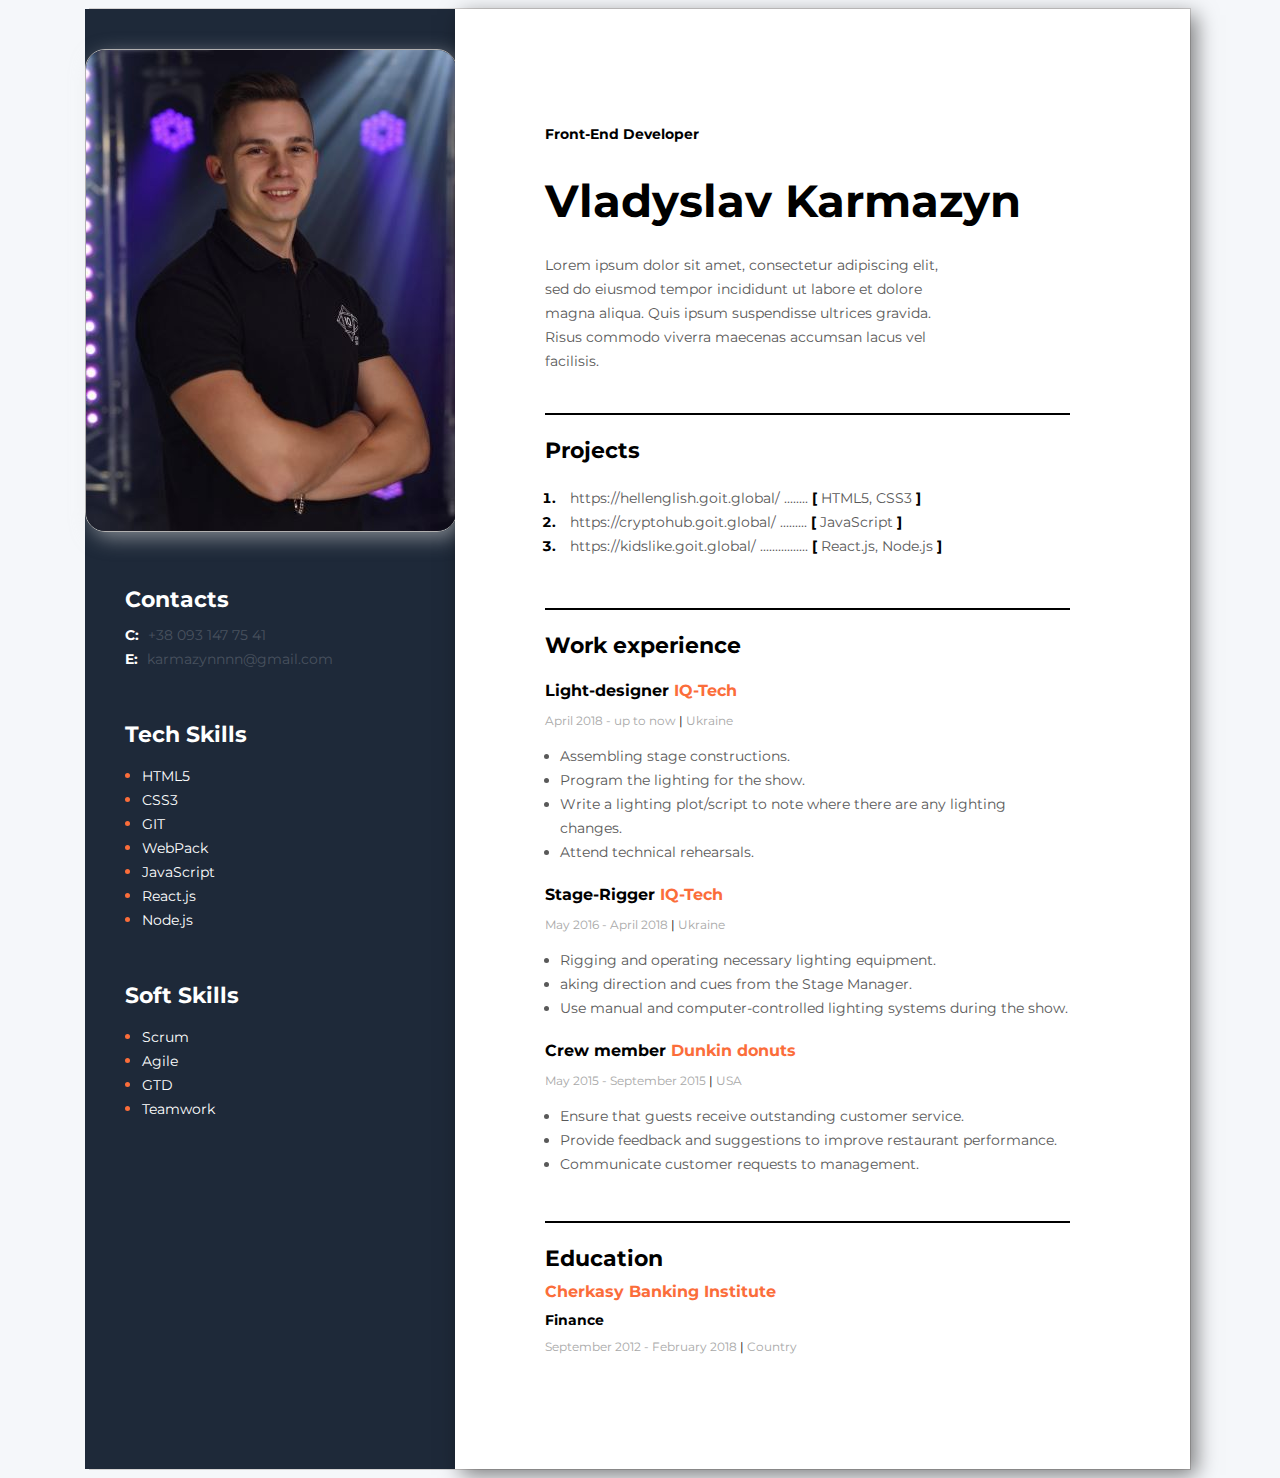
==== index.html @ 28ed857a "Initial commit" ====
<!DOCTYPE html>
    <html lang="en">
        <head>
            <meta charset="utf-8">
            <meta name="viewport" content="width=device-width, initial-scale=1.0">
            <title>My resume</title>
            <link rel="preconnect" href="https://fonts.googleapis.com">
            <link rel="preconnect" href="https://fonts.gstatic.com" crossorigin>
            <link href="https://fonts.googleapis.com/css2?family=Montserrat:wght@400;700&display=swap" rel="stylesheet">
            <link rel="stylesheet" href="css/style.css">
        </head>
        <body>
                <!--Main container -->  
                <div class="main-container">
                   <!--Main content section -->
                    <div class="main-content-section">
                <!--About me section -->
                    <div class="about-me">
                        <h2 class="about-me-proffesion">Front-End Developer</h2>
                        <h1 class="about-me-name">Vladyslav Karmazyn</h1>
                        <p class="about-descriptions">Lorem ipsum dolor sit amet, consectetur adipiscing elit, sed do eiusmod tempor incididunt ut labore et dolore magna aliqua. Quis ipsum suspendisse ultrices gravida. Risus commodo viverra maecenas accumsan lacus vel facilisis. </p>
                    
                        
                    </div>
                    <!--My projects-->
                    <div class="projects">
                        <h3 class="title">Projects</h3>
                        <ol class="project-list">
                            <li class="project-item">
                                <span class="project"> 
                                    <a href="https://hellenglish.goit.global/" class="project-link"> https://hellenglish.goit.global/</a>
                                ........ 
                                <span class="project-bracket">[</span>  HTML5, CSS3 <span class="project-bracket">]</span> 
                                </span>
                                </li>
                            <li class="project-item"> 
                                <span class="project">
                                     <a href="https://cryptohub.goit.global/" class="project-link">https://cryptohub.goit.global/</a>
                                ......... <span class="project-bracket">[</span> JavaScript <span class="project-bracket">]</span>
                                </span>
                                </li>
                            <li class="project-item"> 
                                <span class="project"> 
                                    <a href="https://kidslike.goit.global/" class="project-link">https://kidslike.goit.global/</a>
                                ................
                                <span class="project-bracket">[</span> React.js, Node.js <span class="project-bracket">]</span> 
                                </span>                            
                                </li>
                        </ol> 
                    </div>
                    <!--My work experience-->
                    <div class="work-expirience">
                        <h3 class="title">Work experience</h3>
                        <!--Company 3-->
                        <div>
                            <h4 class="position">Light-designer <span class="organization">IQ-Tech</span>  </h4>
                            <p class="period">April 2018 - up to now <span class="line"> |</span>    Ukraine</p>
                            <ul class="work-list">
                            <li class="work-list-item"> Assembling stage constructions. </li>
                            <li class="work-list-item"> Program the lighting for the show.</li>
                            <li class="work-list-item"> Write a lighting plot/script to note where there are any lighting changes. </li>
                            <li class="work-list-item"> Attend technical rehearsals. </li>
                            </ul>
                        </div>
                        <!--Company 2-->
                        <div>
                            <h4 class="position">Stage-Rigger <span class="organization">IQ-Tech</span>  </h4>
                            <p class="period">May 2016 - April 2018  <span class="line"> |</span>    Ukraine</p>
                            <ul class="work-list">
                            <li class="work-list-item"> Rigging and operating necessary lighting equipment. </li>
                            <li class="work-list-item">aking direction and cues from the Stage Manager.</li>
                            <li class="work-list-item"> Use manual and computer-controlled lighting systems during the show.</li>                     
                            </ul>
                        </div>
                        <!--company 1-->
                        <div>
                            <h4 class="position"> Crew member <span class="organization"> Dunkin donuts </span> </h4>
                            <p class="period">May 2015 - September 2015   <span class="line"> |</span>    USA</p>
                            <ul class="work-list">
                                <li class="work-list-item">Ensure that guests receive outstanding customer service.</li>
                                <li class="work-list-item">Provide feedback and suggestions to improve restaurant performance.</li>
                                <li class="work-list-item">Communicate customer requests to management.</li>
                            </ul>
                        </div>
                    </div>
                    <!--education section-->
                    <div class="education">
                        <h3 class="title-education">Education</h3>
                        <h4 class="university">Cherkasy Banking Institute </h4>
                        <h5 class="departament">Finance</h5>
                        <p class="period-universtity">September 2012 - February 2018   <span class="line"> |</span>   Country</p>
                    </div>
                </div>

                <!--sidebar section-->
                <aside class="sidebar-section">
                    <img class="image" src="image/photo123.jpg" alt="my photo">
                    
                    <!--contact section-->
                    <div class="contact-section">
                        <h3 class="sidebar-title">Contacts</h3>
                        <div> 
                            <span class="contact-section-type">C: </span>
                            <a class="contact-section-link" href="tel:+380931477541">+38 093 147 75 41 </a>   
                        </div>
                        <div> 
                            <span class="contact-section-type">E:</span>
                            <a class="contact-section-link" href="mailto:karmazynnnn@gmail.com ">karmazynnnn@gmail.com</a>
                        </div>
                    </div>
                    <!--tech skill section-->
                    <div class="tech-skill-section">
                        <h3 class="sidebar-title">Tech Skills</h3>
                        <ul class="tech-skill-list">
                        <li class="tech-skill-item"><span class="tech-skill-item-text">HTML5</span> </li>
                        <li class="tech-skill-item"><span class="tech-skill-item-text">CSS3</span></li>
                        <li class="tech-skill-item"><span class="tech-skill-item-text">GIT</span></li>
                        <li class="tech-skill-item"><span class="tech-skill-item-text">WebPack</span></li> 
                        <li class="tech-skill-item"><span class="tech-skill-item-text">JavaScript</span></li>
                        <li class="tech-skill-item"><span class="tech-skill-item-text">React.js</span></li>
                        <li class="tech-skill-item"><span class="tech-skill-item-text">Node.js</span></li>
                    </ul>
                    </div>
                    <!--soft skill section-->
                    <div class="soft-skill-section">
                        <h3 class="sidebar-title">Soft Skills</h3>
                        <ul class="soft-skill-list">
                            <li class="soft-skill-item"><span class="soft-skill-item-text">Scrum</span> </li>
                            <li class="soft-skill-item"><span class="soft-skill-item-text">Agile</span></li> 
                            <li class="soft-skill-item"><span class="soft-skill-item-text">GTD</span></li>
                            <li class="soft-skill-item"><span class="soft-skill-item-text">Teamwork</span></li> 
                        </ul>
                    </div>
                </aside>
            </div>

        </body>
    </html>
---- css/style.css ----
body {
    font-family: 'Montserrat', sans-serif;
    background-color: #F5F7FA;
    }

.main-container {
    display: flex;
    flex-direction: row-reverse;
    width: 1100px;
    border: 1px solid rgb(212, 210, 210);
    margin: 0 auto;
    }
.main-content-section {
    background-color: #fff;
    box-shadow: 6px 6px 20px rgba(0, 0, 0, 0.5);
    padding: 105px 120px 105px 90px;
   }

   /*about me style*/

.about-me {
    margin-bottom: 40px;

}
.about-me-proffesion
{
    font-size: 14px;
    font-weight: 700;
    line-height: 17px;
    color: rgb(0, 0, 0);
    margin-bottom: 20px;
 }
.about-me-name {
    font-style: normal;
    font-weight: 700;
    font-size: 45px;
    line-height: 55px;
    margin-bottom: 25px;
}

.about-descriptions {
    font-style: normal;
    font-weight: 400;
    font-size: 14px;
    line-height: 24px;
    color: #595959;
    width: 400px;


}
.projects{
    margin-bottom: 50px;
    border-top: 2px solid black;

}
.title {
    font-style: normal;
    font-weight: 700;
    font-size: 22px;
    line-height: 27px;
    color: black;
}
.project-list {
    margin: 0;
    padding-left: 15px;
}
.project-item {
    font-style: normal;
    font-weight: 700;
    font-size: 14px;
    line-height: 24px;
    color: #000000;
}
.project, .project-link {
    font-style: normal;
    font-weight: 400;
    font-size: 14px;
    line-height: 24px;
    color: #595959;
}
.project-link {
    margin-left: 10px;
    text-decoration: none;
}
.project-link:hover {
    color: #f85a21;
}
.project-bracket {
    font-style: normal;
    font-weight: 700;
    font-size: 14px;
    line-height: 24px;
    color: #000000;
}
.work-expirience{
width: 525px;
margin-bottom: 45px;
border-top: 2px solid black;
}
.position {
    font-style: normal;
    font-weight: 700;
    font-size: 16px;
    line-height: 20px;
    color: #000000;
    margin-bottom: 10px;

}
.organization {
    font-style: normal;
    font-weight: 700;
    font-size: 16px;
    line-height: 20px;
    color: #FB6D3A;
}
.period {
    font-style: normal;
    font-weight: 400;
    font-size: 12px;
    line-height: 15px;
    color: #A8A8A8;
    margin-bottom: 10px;
}
.line {
    font-style: normal;
    font-weight: 400;
    font-size: 12px;
    line-height: 15px;
    color: #000000;
}
.work-list {
    padding: 0;
    margin-left: 15px;
}
.work-list-item {
    font-style: normal;
    font-weight: 400;
    font-size: 14px;
    line-height: 24px;
    color: #595959;
    }

    /*education section*/

.education { 
    border-top: 2px solid black;

}
.title-education {
    font-style: normal;
    font-weight: 700;
    font-size: 22px;
    line-height: 27px;
    color: #000000;
    margin-bottom: 10px;
}
.university {
    font-style: normal;
    font-weight: 700;
    font-size: 16px;
    line-height: 20px;
    color: #FB6D3A;
    margin-bottom: 10px;
    margin-top: 0;

}
.departament {
    font-style: normal;
    font-weight: 700;
    font-size: 14px;
    line-height: 17px;
    color: #000000;
    margin-bottom: 10px;
    margin-top: 0;
}
.period-universtity {
    font-style: normal;
    font-weight: 400;
    font-size: 12px;
    line-height: 15px;
    color: #A8A8A8;
    margin-bottom: 10px;
    margin-top: 0;
}
    /* Sidebar section */

.sidebar-section {
    background-color: #1E2939;
    width: 370px;
    padding: 40px 0;
}

.contact-section,
.tech-skill-section,
.soft-skill-section
 { 
    margin: 50px 0 0 40px;
}
.sidebar-title {
    font-style: normal;
    font-weight: 700;
    font-size: 22px;
    line-height: 27px;
    color: #fff;
    margin-bottom: 10px;
}

 /* Contact section */
.contact-section-type{
    font-style: normal;
    font-weight: 700;
    font-size: 14px;
    line-height: 24px;
    color: #fff;
    margin-right: 5px;
}
.contact-section-link {
    font-style: normal;
    font-weight: 400;
    font-size: 14px;
    line-height: 24px;
    color: #49525F;
    text-decoration: none;
}
.contact-section-link:hover {
    color: #FB6D3A;
}
/* tech skill section */
.tech-skill-list {
padding: 0 0 0 17px;
}
.tech-skill-item {
    color: #FB6D3A;
}
.tech-skill-item-text {
    font-style: normal;
    font-weight: 400;
    font-size: 14px;
    line-height: 24px;
    color: #FFFFFF;
 }
 /* soft skill section */
 .soft-skill-list {
    padding: 0 0 0 17px;
 }
 .soft-skill-item {
    color: #FB6D3A;
 }
 .soft-skill-item-text {
    font-style: normal;
    font-weight: 400;
    font-size: 14px;
    line-height: 24px;
    color: #fff;
 }
 .image {
    border-radius: 20px;
    box-shadow: 6px 6px 20px rgba(228, 228, 228, 0.5);
    border: 1px solid rgb(177, 176, 176);
     }
 .image:hover {
    transform: scale(1.1);
 }
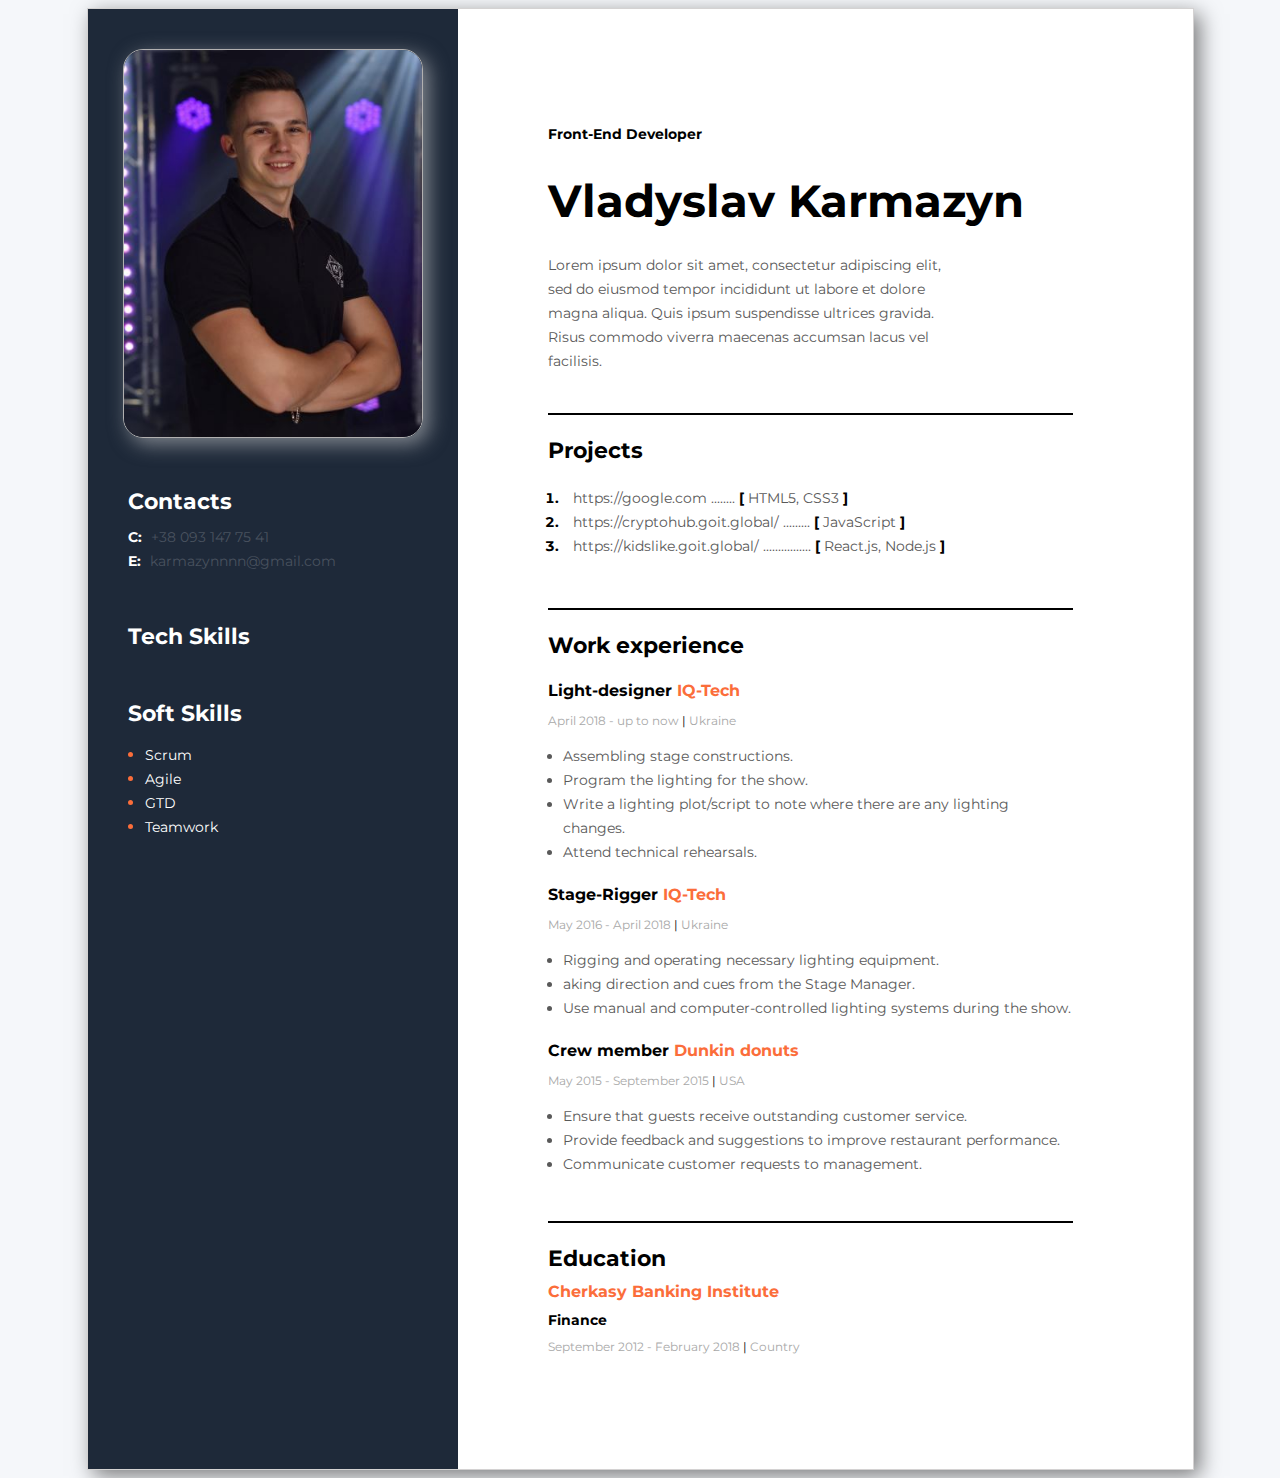
==== commit 634cb563: "first commit" ====
--- a/index.html
+++ b/index.html
@@ -28,7 +28,7 @@
                         <ol class="project-list">
                             <li class="project-item">
                                 <span class="project"> 
-                                    <a href="https://hellenglish.goit.global/" class="project-link"> https://hellenglish.goit.global/</a>
+                                    <a href="https://google.com" class="project-link"> https://google.com</a>
                                 ........ 
                                 <span class="project-bracket">[</span>  HTML5, CSS3 <span class="project-bracket">]</span> 
                                 </span>
@@ -85,7 +85,7 @@
                     </div>
                     <!--education section-->
                     <div class="education">
-                        <h3 class="title-education">Education</h3>
+                        <h3 class="title title-education">Education</h3>
                         <h4 class="university">Cherkasy Banking Institute </h4>
                         <h5 class="departament">Finance</h5>
                         <p class="period-universtity">September 2012 - February 2018   <span class="line"> |</span>   Country</p>
@@ -94,8 +94,9 @@
 
                 <!--sidebar section-->
                 <aside class="sidebar-section">
-                    <img class="image" src="image/photo123.jpg" alt="my photo">
-                    
+                    <div class="image">
+                    <img src="image/photo123.jpg" alt="my photo" width="300px">
+                    </div>
                     <!--contact section-->
                     <div class="contact-section">
                         <h3 class="sidebar-title">Contacts</h3>
@@ -134,5 +135,9 @@
                 </aside>
             </div>
 
+
+
+
+            <script src="script.js"></script>
         </body>
     </html>--- a/css/style.css
+++ b/css/style.css
@@ -1,3 +1,6 @@
+* {
+    box-sizing: border-box;
+}
 body {
     font-family: 'Montserrat', sans-serif;
     background-color: #F5F7FA;
@@ -6,13 +9,15 @@
 .main-container {
     display: flex;
     flex-direction: row-reverse;
-    width: 1100px;
+    flex-wrap: wrap;
+    max-width: 1107px;
     border: 1px solid rgb(212, 210, 210);
     margin: 0 auto;
+    box-shadow: 6px 6px 20px rgba(0, 0, 0, 0.5);
     }
 .main-content-section {
     background-color: #fff;
-    box-shadow: 6px 6px 20px rgba(0, 0, 0, 0.5);
+   
     padding: 105px 120px 105px 90px;
    }
 
@@ -81,9 +86,11 @@
 .project-link {
     margin-left: 10px;
     text-decoration: none;
+    transition: 0.2s ease;
 }
 .project-link:hover {
     color: #f85a21;
+    text-decoration: underline;
 }
 .project-bracket {
     font-style: normal;
@@ -147,11 +154,7 @@
 
 }
 .title-education {
-    font-style: normal;
-    font-weight: 700;
-    font-size: 22px;
-    line-height: 27px;
-    color: #000000;
+    
     margin-bottom: 10px;
 }
 .university {
@@ -203,6 +206,7 @@
     line-height: 27px;
     color: #fff;
     margin-bottom: 10px;
+    cursor: pointer;
 }
 
  /* Contact section */
@@ -221,13 +225,19 @@
     line-height: 24px;
     color: #49525F;
     text-decoration: none;
+    transition: 0.2s ease;
 }
 .contact-section-link:hover {
     color: #FB6D3A;
+    text-decoration: underline;
 }
 /* tech skill section */
 .tech-skill-list {
-padding: 0 0 0 17px;
+    display: none;
+    padding: 0 0 0 17px;
+}
+.tech-skill-active {
+display: block;
 }
 .tech-skill-item {
     color: #FB6D3A;
@@ -254,10 +264,15 @@
     color: #fff;
  }
  .image {
+    display: flex;
+    justify-content: center;
+ }
+ .image img {
     border-radius: 20px;
     box-shadow: 6px 6px 20px rgba(228, 228, 228, 0.5);
     border: 1px solid rgb(177, 176, 176);
+    transition: 0.2s ease;
      }
- .image:hover {
+ .image img:hover {
     transform: scale(1.1);
  }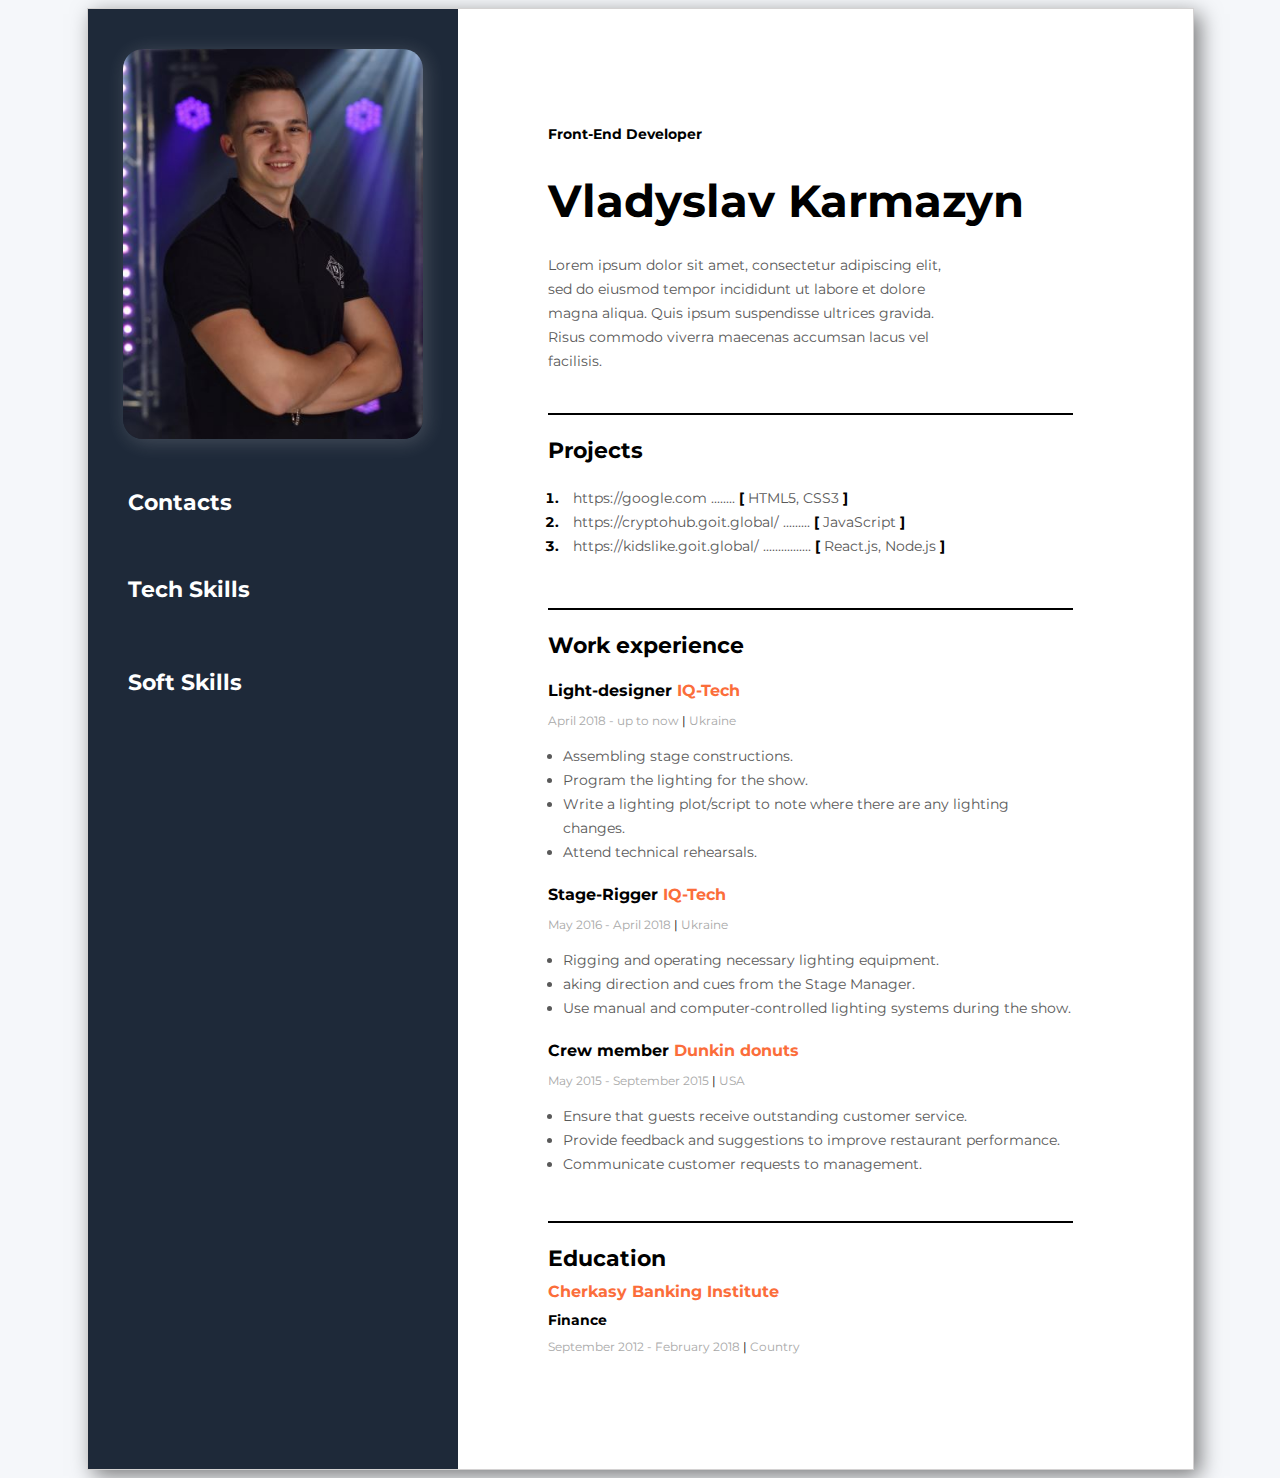
==== commit 4e650d44: "sidebar acordion" ====
--- a/index.html
+++ b/index.html
@@ -50,7 +50,7 @@
                     </div>
                     <!--My work experience-->
                     <div class="work-expirience">
-                        <h3 class="title">Work experience</h3>
+                        <h3 class="title" id="work_expirience">Work experience</h3>
                         <!--Company 3-->
                         <div>
                             <h4 class="position">Light-designer <span class="organization">IQ-Tech</span>  </h4>
@@ -99,7 +99,8 @@
                     </div>
                     <!--contact section-->
                     <div class="contact-section">
-                        <h3 class="sidebar-title">Contacts</h3>
+                        <h3 class="sidebar-title" id="contact_title" >Contacts</h3>
+                    <div class="contact_list" id="contact-list">
                         <div> 
                             <span class="contact-section-type">C: </span>
                             <a class="contact-section-link" href="tel:+380931477541">+38 093 147 75 41 </a>   
@@ -109,9 +110,10 @@
                             <a class="contact-section-link" href="mailto:karmazynnnn@gmail.com ">karmazynnnn@gmail.com</a>
                         </div>
                     </div>
+                    </div>
                     <!--tech skill section-->
-                    <div class="tech-skill-section">
-                        <h3 class="sidebar-title">Tech Skills</h3>
+                    <div class="tech-skill-section" >
+                        <h3 class="sidebar-title" id="tech_skill">Tech Skills</h3>
                         <ul class="tech-skill-list">
                         <li class="tech-skill-item"><span class="tech-skill-item-text">HTML5</span> </li>
                         <li class="tech-skill-item"><span class="tech-skill-item-text">CSS3</span></li>
@@ -124,7 +126,7 @@
                     </div>
                     <!--soft skill section-->
                     <div class="soft-skill-section">
-                        <h3 class="sidebar-title">Soft Skills</h3>
+                        <h3 class="sidebar-title" id="soft-skill-list">Soft Skills</h3>
                         <ul class="soft-skill-list">
                             <li class="soft-skill-item"><span class="soft-skill-item-text">Scrum</span> </li>
                             <li class="soft-skill-item"><span class="soft-skill-item-text">Agile</span></li> 
--- a/css/style.css
+++ b/css/style.css
@@ -91,6 +91,7 @@
 .project-link:hover {
     color: #f85a21;
     text-decoration: underline;
+    font-size: 16px;
 }
 .project-bracket {
     font-style: normal;
@@ -210,6 +211,11 @@
 }
 
  /* Contact section */
+ .contact_list {
+    max-height: 0;
+    overflow: hidden;
+    transition: max-height 0.4s ease-out;
+ }
 .contact-section-type{
     font-style: normal;
     font-weight: 700;
@@ -230,15 +236,17 @@
 .contact-section-link:hover {
     color: #FB6D3A;
     text-decoration: underline;
+
 }
 /* tech skill section */
 .tech-skill-list {
-    display: none;
+    max-height: 0;
+    overflow: hidden;
+    transition: max-height 0.4s ease-out;
     padding: 0 0 0 17px;
-}
-.tech-skill-active {
-display: block;
-}
+
+}
+
 .tech-skill-item {
     color: #FB6D3A;
 }
@@ -251,6 +259,9 @@
  }
  /* soft skill section */
  .soft-skill-list {
+    max-height: 0;
+    overflow: hidden;
+    transition: max-height 0.4s ease-out;
     padding: 0 0 0 17px;
  }
  .soft-skill-item {
@@ -269,10 +280,16 @@
  }
  .image img {
     border-radius: 20px;
-    box-shadow: 6px 6px 20px rgba(228, 228, 228, 0.5);
-    border: 1px solid rgb(177, 176, 176);
+    box-shadow: 3px 3px 20px rgba(228, 228, 228, 0.2);
     transition: 0.2s ease;
      }
  .image img:hover {
     transform: scale(1.1);
- }+ }
+
+ /* Acordion */
+
+ .active_acordion {
+    max-height: 300px;
+    transition: max-height 0.4s ease-in;
+}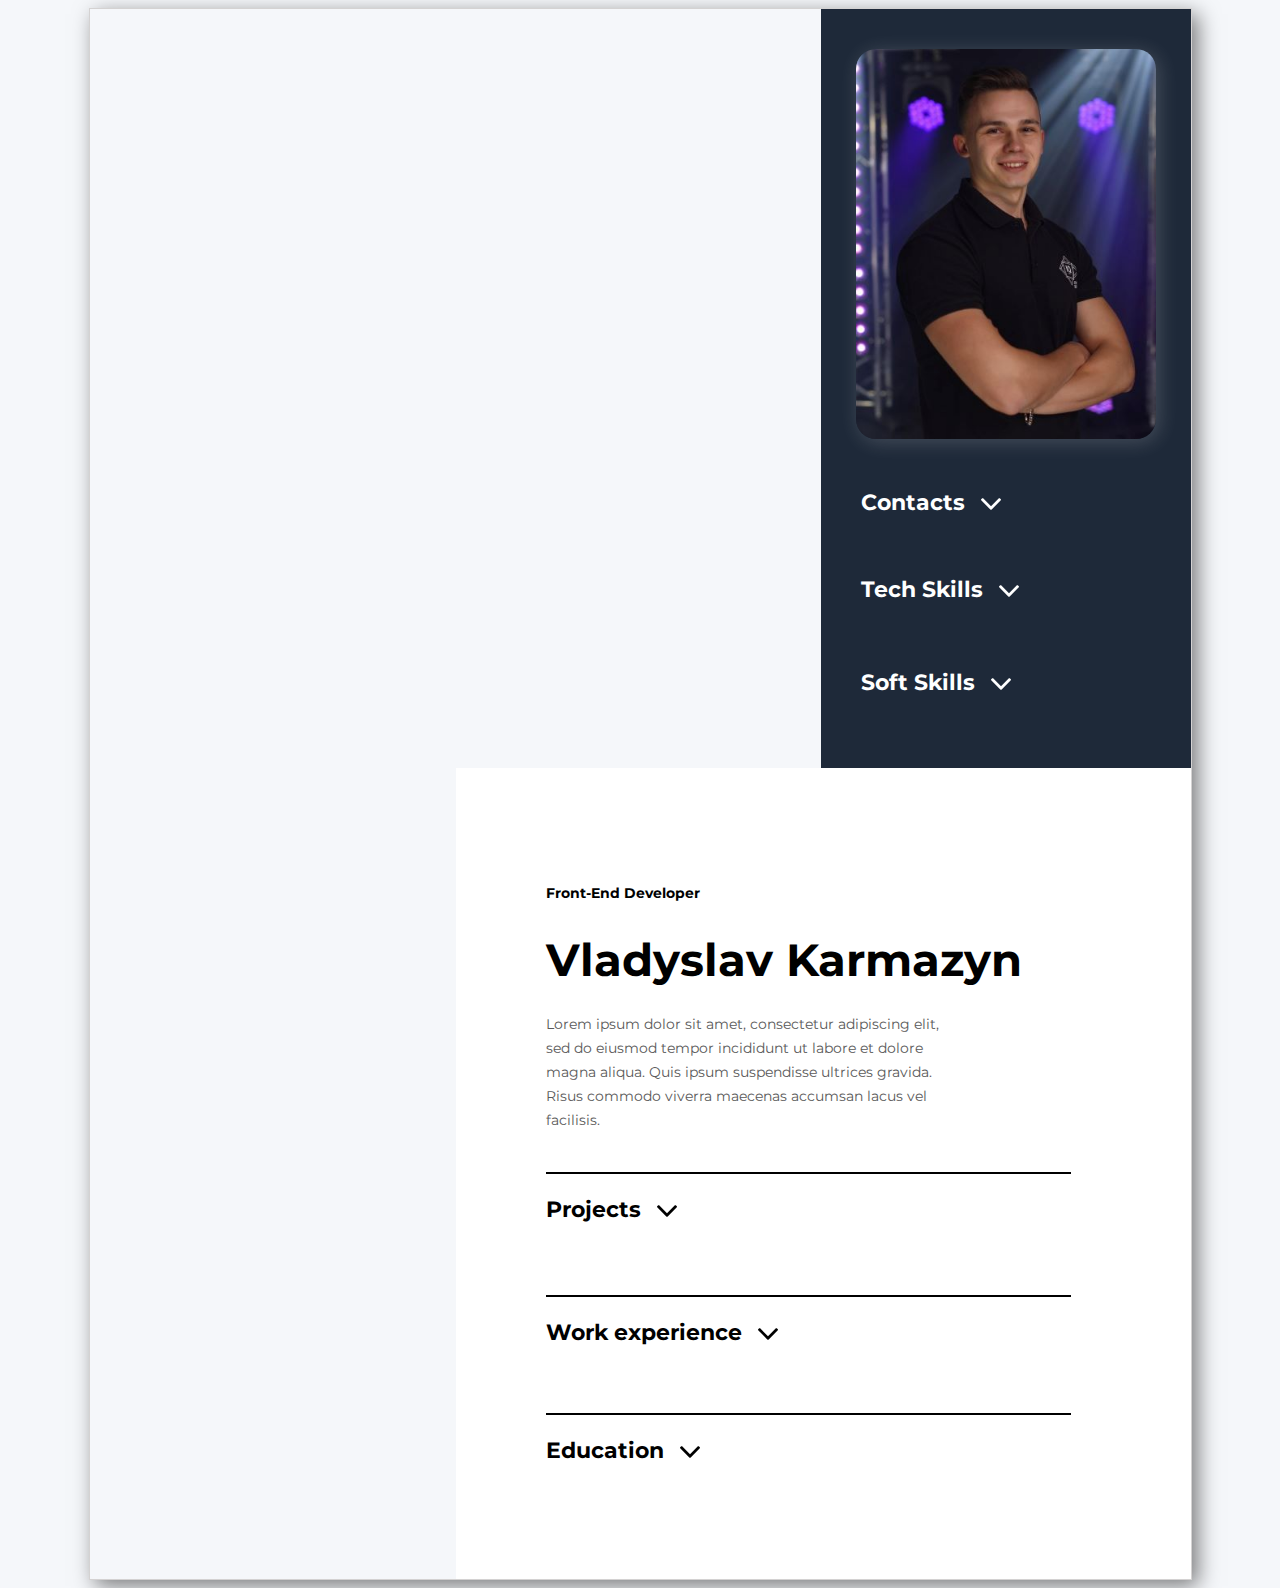
==== commit cd48a7ee: "all done" ====
--- a/index.html
+++ b/index.html
@@ -16,7 +16,7 @@
                     <div class="main-content-section">
                 <!--About me section -->
                     <div class="about-me">
-                        <h2 class="about-me-proffesion">Front-End Developer</h2>
+                        <h2 class="about-me-proffesion">Front-End Developer </h2>
                         <h1 class="about-me-name">Vladyslav Karmazyn</h1>
                         <p class="about-descriptions">Lorem ipsum dolor sit amet, consectetur adipiscing elit, sed do eiusmod tempor incididunt ut labore et dolore magna aliqua. Quis ipsum suspendisse ultrices gravida. Risus commodo viverra maecenas accumsan lacus vel facilisis. </p>
                     
@@ -24,25 +24,25 @@
                     </div>
                     <!--My projects-->
                     <div class="projects">
-                        <h3 class="title">Projects</h3>
+                        <h3 class="title" id="projects">Projects <span class="arrow_black"><img src="image/arrow-down-black.svg" alt="arrow-down-black"></span></h3>
                         <ol class="project-list">
                             <li class="project-item">
                                 <span class="project"> 
                                     <a href="https://google.com" class="project-link"> https://google.com</a>
-                                ........ 
+                                ............... 
                                 <span class="project-bracket">[</span>  HTML5, CSS3 <span class="project-bracket">]</span> 
                                 </span>
                                 </li>
                             <li class="project-item"> 
                                 <span class="project">
-                                     <a href="https://cryptohub.goit.global/" class="project-link">https://cryptohub.goit.global/</a>
-                                ......... <span class="project-bracket">[</span> JavaScript <span class="project-bracket">]</span>
+                                     <a href="https://cryptohub.goit.global/" class="project-link">https://facebook.com</a>
+                                .......... <span class="project-bracket">[</span> JavaScript <span class="project-bracket">]</span>
                                 </span>
                                 </li>
                             <li class="project-item"> 
                                 <span class="project"> 
-                                    <a href="https://kidslike.goit.global/" class="project-link">https://kidslike.goit.global/</a>
-                                ................
+                                    <a href="https://kidslike.goit.global/" class="project-link">https://instagram.com</a>
+                                ........
                                 <span class="project-bracket">[</span> React.js, Node.js <span class="project-bracket">]</span> 
                                 </span>                            
                                 </li>
@@ -50,10 +50,12 @@
                     </div>
                     <!--My work experience-->
                     <div class="work-expirience">
-                        <h3 class="title" id="work_expirience">Work experience</h3>
+                        
+                        <h3 class="title" id="work_expirience">Work experience <span class="arrow_black"><img src="image/arrow-down-black.svg" alt="arrow-down-black"></span></h3>
                         <!--Company 3-->
+                        <div class="work">
                         <div>
-                            <h4 class="position">Light-designer <span class="organization">IQ-Tech</span>  </h4>
+                            <h4 class="position">Light-designer <span class="organization">IQ-Tech</span> <span class="arrow_orange"><img src="image/arrow-down-orange .svg" alt="arrow-down-black"></span> </h4>
                             <p class="period">April 2018 - up to now <span class="line"> |</span>    Ukraine</p>
                             <ul class="work-list">
                             <li class="work-list-item"> Assembling stage constructions. </li>
@@ -64,7 +66,7 @@
                         </div>
                         <!--Company 2-->
                         <div>
-                            <h4 class="position">Stage-Rigger <span class="organization">IQ-Tech</span>  </h4>
+                            <h4 class="position">Stage-Rigger <span class="organization">IQ-Tech</span> <span class="arrow_orange"><img src="image/arrow-down-orange .svg" alt="arrow-down-black"></span> </h4>
                             <p class="period">May 2016 - April 2018  <span class="line"> |</span>    Ukraine</p>
                             <ul class="work-list">
                             <li class="work-list-item"> Rigging and operating necessary lighting equipment. </li>
@@ -74,7 +76,7 @@
                         </div>
                         <!--company 1-->
                         <div>
-                            <h4 class="position"> Crew member <span class="organization"> Dunkin donuts </span> </h4>
+                            <h4 class="position"> Crew member <span class="organization"> Dunkin donuts </span> <span class="arrow_orange"><img src="image/arrow-down-orange .svg" alt="arrow-down-black"></span> </h4>
                             <p class="period">May 2015 - September 2015   <span class="line"> |</span>    USA</p>
                             <ul class="work-list">
                                 <li class="work-list-item">Ensure that guests receive outstanding customer service.</li>
@@ -82,13 +84,16 @@
                                 <li class="work-list-item">Communicate customer requests to management.</li>
                             </ul>
                         </div>
+                        </div>
                     </div>
                     <!--education section-->
-                    <div class="education">
-                        <h3 class="title title-education">Education</h3>
-                        <h4 class="university">Cherkasy Banking Institute </h4>
-                        <h5 class="departament">Finance</h5>
-                        <p class="period-universtity">September 2012 - February 2018   <span class="line"> |</span>   Country</p>
+                    <div class="education" >
+                        <h3 class="title title-education">Education <span class="arrow_black"><img src="image/arrow-down-black.svg" alt="arrow-down-orange"></span></h3>
+                            <div class="education_acordion">
+                                <h4 class="university">Cherkasy Banking Institute </h4>
+                                <h5 class="departament">Finance</h5>
+                                <p class="period-universtity">September 2012 - February 2018   <span class="line"> |</span>   Country</p>
+                            </div>
                     </div>
                 </div>
 
@@ -99,7 +104,7 @@
                     </div>
                     <!--contact section-->
                     <div class="contact-section">
-                        <h3 class="sidebar-title" id="contact_title" >Contacts</h3>
+                        <h3 class="sidebar-title" id="contact_title" >Contacts <span class="arrow"> <img src="image/arrow-down.svg" alt="arrow"></span></h3>
                     <div class="contact_list" id="contact-list">
                         <div> 
                             <span class="contact-section-type">C: </span>
@@ -113,7 +118,7 @@
                     </div>
                     <!--tech skill section-->
                     <div class="tech-skill-section" >
-                        <h3 class="sidebar-title" id="tech_skill">Tech Skills</h3>
+                        <h3 class="sidebar-title" id="tech_skill">Tech Skills <span class="arrow"> <img src="image/arrow-down.svg" alt="arrow"></span></h3>
                         <ul class="tech-skill-list">
                         <li class="tech-skill-item"><span class="tech-skill-item-text">HTML5</span> </li>
                         <li class="tech-skill-item"><span class="tech-skill-item-text">CSS3</span></li>
@@ -126,7 +131,7 @@
                     </div>
                     <!--soft skill section-->
                     <div class="soft-skill-section">
-                        <h3 class="sidebar-title" id="soft-skill-list">Soft Skills</h3>
+                        <h3 class="sidebar-title" id="soft-skill-list">Soft Skills <span class="arrow"> <img src="image/arrow-down.svg" alt="arrow"></span></h3>
                         <ul class="soft-skill-list">
                             <li class="soft-skill-item"><span class="soft-skill-item-text">Scrum</span> </li>
                             <li class="soft-skill-item"><span class="soft-skill-item-text">Agile</span></li> 
--- a/css/style.css
+++ b/css/style.css
@@ -9,8 +9,8 @@
 .main-container {
     display: flex;
     flex-direction: row-reverse;
-    flex-wrap: wrap;
-    max-width: 1107px;
+    flex-wrap: wrap-reverse;
+    max-width: 1103px;
     border: 1px solid rgb(212, 210, 210);
     margin: 0 auto;
     box-shadow: 6px 6px 20px rgba(0, 0, 0, 0.5);
@@ -49,7 +49,7 @@
     font-size: 14px;
     line-height: 24px;
     color: #595959;
-    width: 400px;
+    max-width: 400px;
 
 
 }
@@ -64,10 +64,14 @@
     font-size: 22px;
     line-height: 27px;
     color: black;
+    cursor: pointer;
 }
 .project-list {
     margin: 0;
     padding-left: 15px;
+    max-height: 0;
+    overflow: hidden;
+    transition: max-height 0.4s ease-out;
 }
 .project-item {
     font-style: normal;
@@ -101,9 +105,14 @@
     color: #000000;
 }
 .work-expirience{
-width: 525px;
-margin-bottom: 45px;
-border-top: 2px solid black;
+    max-width: 525px;
+    margin-bottom: 45px;
+    border-top: 2px solid black;
+}
+.work {
+    max-height: 0;
+    overflow: hidden;
+    transition: max-height 0.4s ease-out;
 }
 .position {
     font-style: normal;
@@ -112,6 +121,7 @@
     line-height: 20px;
     color: #000000;
     margin-bottom: 10px;
+    cursor: pointer;
 
 }
 .organization {
@@ -139,6 +149,9 @@
 .work-list {
     padding: 0;
     margin-left: 15px;
+    max-height: 0;
+    overflow: hidden;
+    transition: max-height 0.4s ease-out;
 }
 .work-list-item {
     font-style: normal;
@@ -185,6 +198,11 @@
     color: #A8A8A8;
     margin-bottom: 10px;
     margin-top: 0;
+}
+.education_acordion {
+    max-height: 0;
+    overflow: hidden;
+    transition: max-height 0.4s ease-out;
 }
     /* Sidebar section */
 
@@ -208,7 +226,9 @@
     color: #fff;
     margin-bottom: 10px;
     cursor: pointer;
-}
+  
+}
+
 
  /* Contact section */
  .contact_list {
@@ -288,8 +308,67 @@
  }
 
  /* Acordion */
-
- .active_acordion {
-    max-height: 300px;
+ .arrow {
+    margin-left: 10px;
+    
+ }
+.arrow img {
+    transition: 0.4s ease-in-out;
+    vertical-align: middle;
+}
+ 
+.active_arrow img {
+    transform: rotate(-180deg);
+    transition: 0.4s ease-in-out;
+}
+.arrow_black {
+    margin-left: 10px;
+    
+}
+.arrow_black img {
+    transition: 0.4s ease-in-out;
+    vertical-align: middle;
+}
+.arrow_orange {
+    margin-left: 10px;
+}
+.arrow_orange img {
+    transition: 0.4s ease-in-out;
+    vertical-align: middle;
+}
+.active_acordion {
+    max-height: 600px;
     transition: max-height 0.4s ease-in;
+}
+/* Media */
+
+@media(max-width:1122px) {
+    .sidebar-section {
+        width: 100%;
+    }
+    .tech-skill-section, .soft-skill-section, .contact-section {
+        text-align: center;
+        margin-left: auto;
+    }
+    .main-content-section {
+        display: flex;
+        flex-direction: column;
+        align-items: center;
+        width: 100%;
+        padding: 30px 20px 20px 30px;
+        text-align: center;
+    }
+    .tech-skill-list, .soft-skill-list {
+        list-style: none;
+        padding-left: 0;
+    }
+    .sidebar-title {
+        display: inline-block;
+    }
+    .sidebar-title::after {
+        right: -40%;
+    }
+    .about-descriptions {
+        text-align: center;
+    }
 }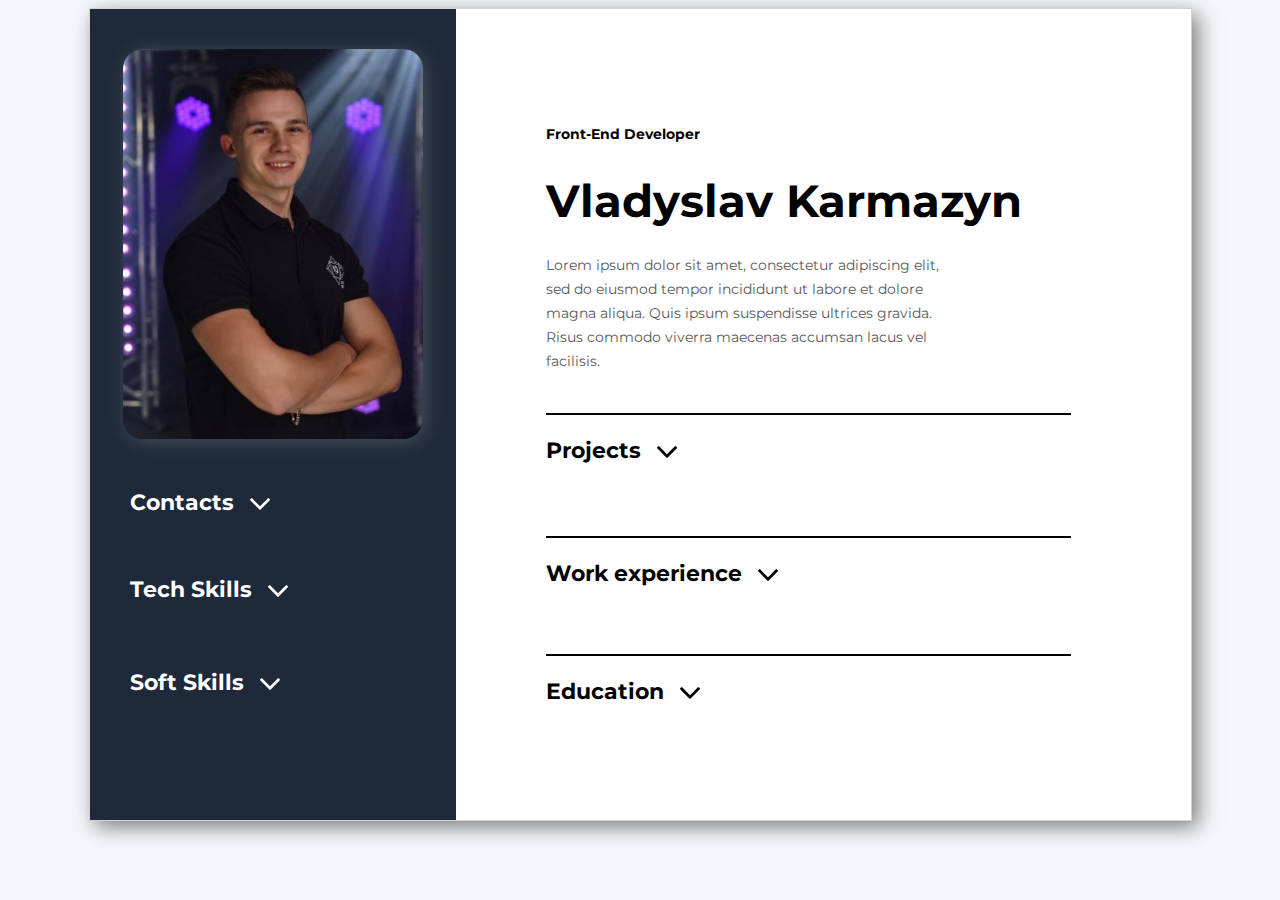
==== commit 3f0c8943: "upgrade js (add function + for)" ====
--- a/index.html
+++ b/index.html
@@ -24,8 +24,8 @@
                     </div>
                     <!--My projects-->
                     <div class="projects">
-                        <h3 class="title" id="projects">Projects <span class="arrow_black"><img src="image/arrow-down-black.svg" alt="arrow-down-black"></span></h3>
-                        <ol class="project-list">
+                        <h3 class="title acordion_header" id="projects">Projects <span class="arrow_black arrows"><img src="image/arrow-down-black.svg" alt="arrow-down-black"></span></h3>
+                        <ol class="project-list acordion_item">
                             <li class="project-item">
                                 <span class="project"> 
                                     <a href="https://google.com" class="project-link"> https://google.com</a>
@@ -51,13 +51,13 @@
                     <!--My work experience-->
                     <div class="work-expirience">
                         
-                        <h3 class="title" id="work_expirience">Work experience <span class="arrow_black"><img src="image/arrow-down-black.svg" alt="arrow-down-black"></span></h3>
+                        <h3 class="title acordion_header" id="work_expirience">Work experience <span class="arrow_black arrows"><img src="image/arrow-down-black.svg" alt="arrow-down-black"></span></h3>
                         <!--Company 3-->
-                        <div class="work">
+                        <div class="work acordion_item">
                         <div>
-                            <h4 class="position">Light-designer <span class="organization">IQ-Tech</span> <span class="arrow_orange"><img src="image/arrow-down-orange .svg" alt="arrow-down-black"></span> </h4>
+                            <h4 class="position acordion_header">Light-designer <span class="organization">IQ-Tech</span> <span class="arrow_orange arrows"><img src="image/arrow-down-orange .svg" alt="arrow-down-black"></span> </h4>
                             <p class="period">April 2018 - up to now <span class="line"> |</span>    Ukraine</p>
-                            <ul class="work-list">
+                            <ul class="work-list acordion_item">
                             <li class="work-list-item"> Assembling stage constructions. </li>
                             <li class="work-list-item"> Program the lighting for the show.</li>
                             <li class="work-list-item"> Write a lighting plot/script to note where there are any lighting changes. </li>
@@ -66,9 +66,9 @@
                         </div>
                         <!--Company 2-->
                         <div>
-                            <h4 class="position">Stage-Rigger <span class="organization">IQ-Tech</span> <span class="arrow_orange"><img src="image/arrow-down-orange .svg" alt="arrow-down-black"></span> </h4>
+                            <h4 class="position acordion_header">Stage-Rigger <span class="organization">IQ-Tech</span> <span class="arrow_orange arrows"><img src="image/arrow-down-orange .svg" alt="arrow-down-black"></span> </h4>
                             <p class="period">May 2016 - April 2018  <span class="line"> |</span>    Ukraine</p>
-                            <ul class="work-list">
+                            <ul class="work-list acordion_item">
                             <li class="work-list-item"> Rigging and operating necessary lighting equipment. </li>
                             <li class="work-list-item">aking direction and cues from the Stage Manager.</li>
                             <li class="work-list-item"> Use manual and computer-controlled lighting systems during the show.</li>                     
@@ -76,9 +76,9 @@
                         </div>
                         <!--company 1-->
                         <div>
-                            <h4 class="position"> Crew member <span class="organization"> Dunkin donuts </span> <span class="arrow_orange"><img src="image/arrow-down-orange .svg" alt="arrow-down-black"></span> </h4>
+                            <h4 class="position acordion_header"> Crew member <span class="organization"> Dunkin donuts </span> <span class="arrow_orange arrows"><img src="image/arrow-down-orange .svg" alt="arrow-down-black"></span> </h4>
                             <p class="period">May 2015 - September 2015   <span class="line"> |</span>    USA</p>
-                            <ul class="work-list">
+                            <ul class="work-list acordion_item">
                                 <li class="work-list-item">Ensure that guests receive outstanding customer service.</li>
                                 <li class="work-list-item">Provide feedback and suggestions to improve restaurant performance.</li>
                                 <li class="work-list-item">Communicate customer requests to management.</li>
@@ -88,8 +88,8 @@
                     </div>
                     <!--education section-->
                     <div class="education" >
-                        <h3 class="title title-education">Education <span class="arrow_black"><img src="image/arrow-down-black.svg" alt="arrow-down-orange"></span></h3>
-                            <div class="education_acordion">
+                        <h3 class="title title-education acordion_header">Education <span class="arrow_black arrows"><img src="image/arrow-down-black.svg" alt="arrow-down-orange"></span></h3>
+                            <div class="education_acordion acordion_item">
                                 <h4 class="university">Cherkasy Banking Institute </h4>
                                 <h5 class="departament">Finance</h5>
                                 <p class="period-universtity">September 2012 - February 2018   <span class="line"> |</span>   Country</p>
@@ -104,8 +104,8 @@
                     </div>
                     <!--contact section-->
                     <div class="contact-section">
-                        <h3 class="sidebar-title" id="contact_title" >Contacts <span class="arrow"> <img src="image/arrow-down.svg" alt="arrow"></span></h3>
-                    <div class="contact_list" id="contact-list">
+                        <h3 class="sidebar-title acordion_header" id="contact_title" >Contacts <span class="arrow arrows"> <img src="image/arrow-down.svg" alt="arrow"></span></h3>
+                    <div class="contact_list acordion_item" id="contact-list">
                         <div> 
                             <span class="contact-section-type">C: </span>
                             <a class="contact-section-link" href="tel:+380931477541">+38 093 147 75 41 </a>   
@@ -118,8 +118,8 @@
                     </div>
                     <!--tech skill section-->
                     <div class="tech-skill-section" >
-                        <h3 class="sidebar-title" id="tech_skill">Tech Skills <span class="arrow"> <img src="image/arrow-down.svg" alt="arrow"></span></h3>
-                        <ul class="tech-skill-list">
+                        <h3 class="sidebar-title acordion_header" id="tech_skill">Tech Skills <span class="arrow arrows"> <img src="image/arrow-down.svg" alt="arrow"></span></h3>
+                        <ul class="tech-skill-list acordion_item">
                         <li class="tech-skill-item"><span class="tech-skill-item-text">HTML5</span> </li>
                         <li class="tech-skill-item"><span class="tech-skill-item-text">CSS3</span></li>
                         <li class="tech-skill-item"><span class="tech-skill-item-text">GIT</span></li>
@@ -131,8 +131,8 @@
                     </div>
                     <!--soft skill section-->
                     <div class="soft-skill-section">
-                        <h3 class="sidebar-title" id="soft-skill-list">Soft Skills <span class="arrow"> <img src="image/arrow-down.svg" alt="arrow"></span></h3>
-                        <ul class="soft-skill-list">
+                        <h3 class="sidebar-title acordion_header" id="soft-skill-list">Soft Skills <span class="arrow arrows"> <img src="image/arrow-down.svg" alt="arrow"></span></h3>
+                        <ul class="soft-skill-list acordion_item">
                             <li class="soft-skill-item"><span class="soft-skill-item-text">Scrum</span> </li>
                             <li class="soft-skill-item"><span class="soft-skill-item-text">Agile</span></li> 
                             <li class="soft-skill-item"><span class="soft-skill-item-text">GTD</span></li>
--- a/css/style.css
+++ b/css/style.css
@@ -71,7 +71,7 @@
     padding-left: 15px;
     max-height: 0;
     overflow: hidden;
-    transition: max-height 0.4s ease-out;
+    transition: max-height 1s ease-in-out;
 }
 .project-item {
     font-style: normal;
@@ -112,7 +112,7 @@
 .work {
     max-height: 0;
     overflow: hidden;
-    transition: max-height 0.4s ease-out;
+    transition: max-height 1s ease-in-out;
 }
 .position {
     font-style: normal;
@@ -147,11 +147,10 @@
     color: #000000;
 }
 .work-list {
-    padding: 0;
-    margin-left: 15px;
-    max-height: 0;
-    overflow: hidden;
-    transition: max-height 0.4s ease-out;
+
+    max-height: 0;
+    overflow: hidden;
+    transition: max-height 1s ease-in-out;
 }
 .work-list-item {
     font-style: normal;
@@ -202,13 +201,13 @@
 .education_acordion {
     max-height: 0;
     overflow: hidden;
-    transition: max-height 0.4s ease-out;
+    transition: max-height 1s ease-in-out;
 }
     /* Sidebar section */
 
 .sidebar-section {
     background-color: #1E2939;
-    width: 370px;
+    width: 366px;
     padding: 40px 0;
 }
 
@@ -234,7 +233,7 @@
  .contact_list {
     max-height: 0;
     overflow: hidden;
-    transition: max-height 0.4s ease-out;
+    transition: max-height 1s ease-in-out;
  }
 .contact-section-type{
     font-style: normal;
@@ -262,7 +261,7 @@
 .tech-skill-list {
     max-height: 0;
     overflow: hidden;
-    transition: max-height 0.4s ease-out;
+    transition: max-height 1s ease-in-out;
     padding: 0 0 0 17px;
 
 }
@@ -281,7 +280,7 @@
  .soft-skill-list {
     max-height: 0;
     overflow: hidden;
-    transition: max-height 0.4s ease-out;
+    transition: max-height 1s ease-in-out;
     padding: 0 0 0 17px;
  }
  .soft-skill-item {
@@ -313,32 +312,32 @@
     
  }
 .arrow img {
-    transition: 0.4s ease-in-out;
+    transition: 1s ease-in-out;
     vertical-align: middle;
 }
  
 .active_arrow img {
     transform: rotate(-180deg);
-    transition: 0.4s ease-in-out;
+    transition: 1s ease-in-out;
 }
 .arrow_black {
     margin-left: 10px;
     
 }
 .arrow_black img {
-    transition: 0.4s ease-in-out;
+    transition: 1s ease-in-out;
     vertical-align: middle;
 }
 .arrow_orange {
     margin-left: 10px;
 }
 .arrow_orange img {
-    transition: 0.4s ease-in-out;
+    transition: 1s ease-in-out;
     vertical-align: middle;
 }
 .active_acordion {
-    max-height: 600px;
-    transition: max-height 0.4s ease-in;
+    max-height: 800px;
+    transition: max-height 2s ease-in;
 }
 /* Media */
 
@@ -371,4 +370,7 @@
     .about-descriptions {
         text-align: center;
     }
+    .work-list {
+        padding-left: 17px;
+    }
 }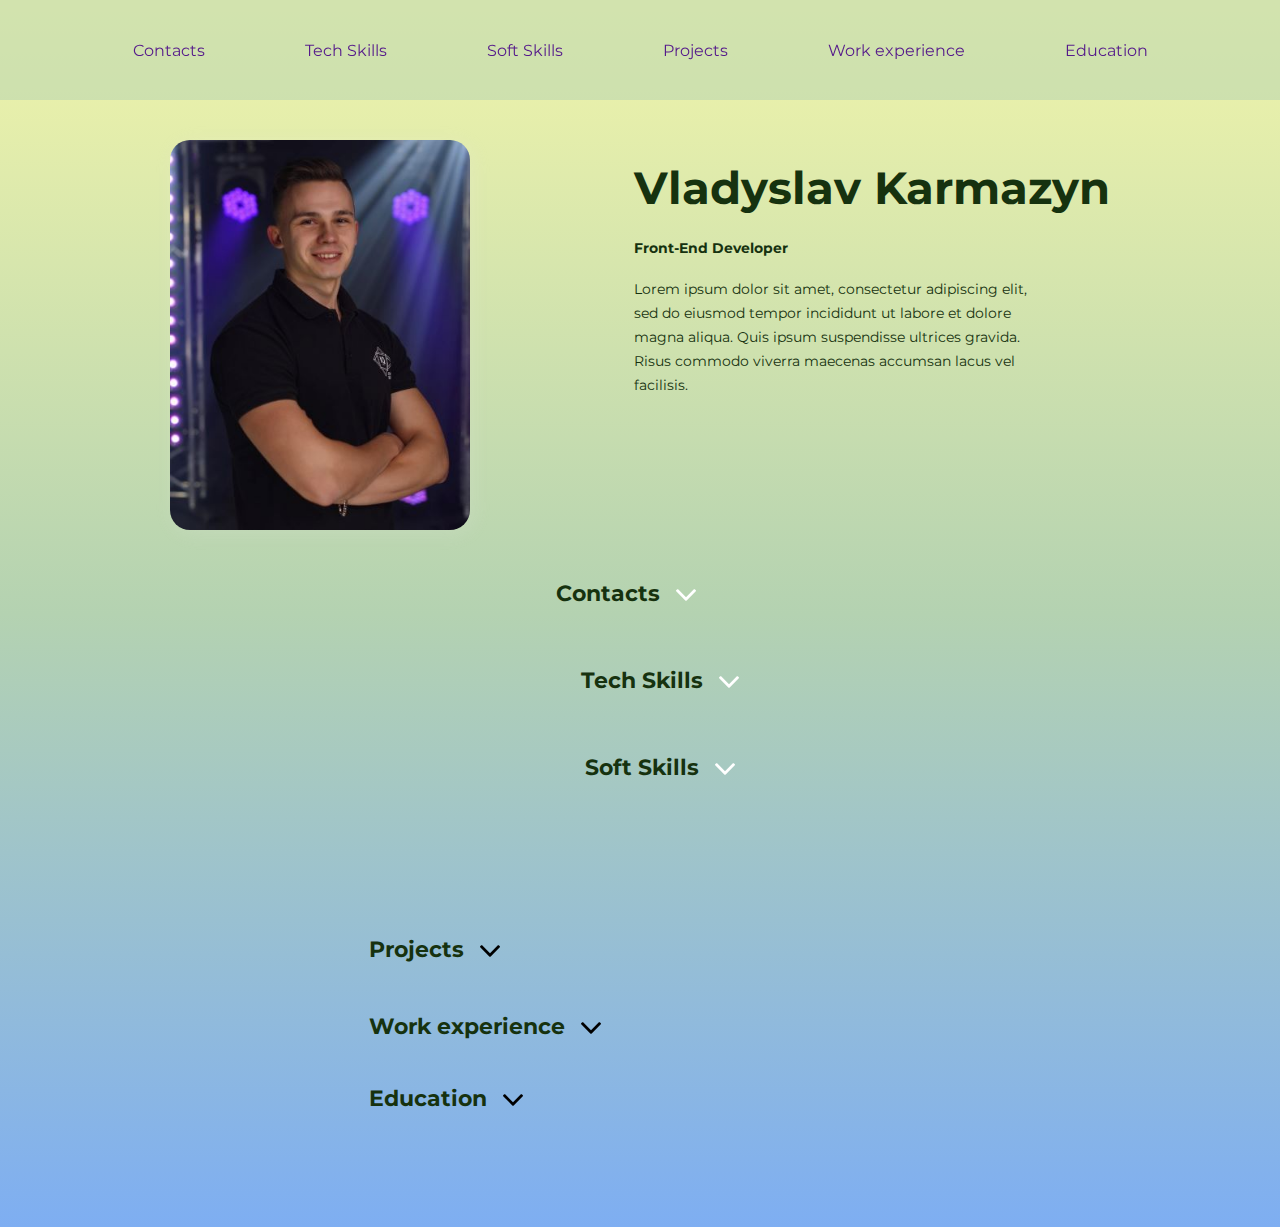
==== commit d14938c1: "new design" ====
--- a/index.html
+++ b/index.html
@@ -7,21 +7,26 @@
             <link rel="preconnect" href="https://fonts.googleapis.com">
             <link rel="preconnect" href="https://fonts.gstatic.com" crossorigin>
             <link href="https://fonts.googleapis.com/css2?family=Montserrat:wght@400;700&display=swap" rel="stylesheet">
+            <link rel="stylesheet" href="css/null-style.css">
             <link rel="stylesheet" href="css/style.css">
         </head>
         <body>
                 <!--Main container -->  
                 <div class="main-container">
                    <!--Main content section -->
+                   <header class="header">
+                    <ul class="header_list">
+                        <li><a href=""> Contacts </a></li>
+                        <li><a href=""> Tech Skills</a></li>
+                        <li> <a href=""> Soft Skills</a></li>
+                        <li><a href="">Projects</a> </li>
+                        <li><a href=""> Work experience</a></li>
+                        <li><a href=""> Education</a></li>
+                    </ul>
+                   </header>
                     <div class="main-content-section">
                 <!--About me section -->
-                    <div class="about-me">
-                        <h2 class="about-me-proffesion">Front-End Developer </h2>
-                        <h1 class="about-me-name">Vladyslav Karmazyn</h1>
-                        <p class="about-descriptions">Lorem ipsum dolor sit amet, consectetur adipiscing elit, sed do eiusmod tempor incididunt ut labore et dolore magna aliqua. Quis ipsum suspendisse ultrices gravida. Risus commodo viverra maecenas accumsan lacus vel facilisis. </p>
                     
-                        
-                    </div>
                     <!--My projects-->
                     <div class="projects">
                         <h3 class="title acordion_header" id="projects">Projects <span class="arrow_black arrows"><img src="image/arrow-down-black.svg" alt="arrow-down-black"></span></h3>
@@ -99,8 +104,18 @@
 
                 <!--sidebar section-->
                 <aside class="sidebar-section">
-                    <div class="image">
-                    <img src="image/photo123.jpg" alt="my photo" width="300px">
+                    <div class="sidebar-top">
+                        <div class="image">
+                        <img src="image/photo123.jpg" alt="my photo" width="300px">
+                        </div>
+                        <div class="about-me">
+                            <h1 class="about-me-name">Vladyslav Karmazyn</h1>
+                            <h2 class="about-me-proffesion">Front-End Developer </h2>
+                           
+                            <p class="about-descriptions">Lorem ipsum dolor sit amet, consectetur adipiscing elit, sed do eiusmod tempor incididunt ut labore et dolore magna aliqua. Quis ipsum suspendisse ultrices gravida. Risus commodo viverra maecenas accumsan lacus vel facilisis. </p>
+                    
+                        
+                    </div>
                     </div>
                     <!--contact section-->
                     <div class="contact-section">
@@ -122,11 +137,8 @@
                         <ul class="tech-skill-list acordion_item">
                         <li class="tech-skill-item"><span class="tech-skill-item-text">HTML5</span> </li>
                         <li class="tech-skill-item"><span class="tech-skill-item-text">CSS3</span></li>
-                        <li class="tech-skill-item"><span class="tech-skill-item-text">GIT</span></li>
-                        <li class="tech-skill-item"><span class="tech-skill-item-text">WebPack</span></li> 
+                        <li class="tech-skill-item"><span class="tech-skill-item-text">GIT</span></li> 
                         <li class="tech-skill-item"><span class="tech-skill-item-text">JavaScript</span></li>
-                        <li class="tech-skill-item"><span class="tech-skill-item-text">React.js</span></li>
-                        <li class="tech-skill-item"><span class="tech-skill-item-text">Node.js</span></li>
                     </ul>
                     </div>
                     <!--soft skill section-->
--- a/css/null-style.css
+++ b/css/null-style.css
@@ -0,0 +1,20 @@
+* {
+    margin: 0;
+    padding: 0;
+    border: 0;
+    box-sizing: border-box;
+}
+
+h1,h2,h3,h4,h5,h6 {
+	font-size:inherit;
+    font-weight: inherit;
+}
+input,button,textarea {font-family:inherit;}
+
+a {
+    text-decoration: none;
+}
+
+ul, ol, li {
+    list-style: none;
+}--- a/css/style.css
+++ b/css/style.css
@@ -1,61 +1,49 @@
-* {
-    box-sizing: border-box;
-}
+
 body {
+    min-height:100vh;
     font-family: 'Montserrat', sans-serif;
-    background-color: #F5F7FA;
-    }
-
+    background: linear-gradient(180deg, rgba(241,245,170,1) 0%, rgba(180,210,177,1) 50%, rgba(126,174,242,1) 100%);
+    }
+  
 .main-container {
+    height: 100%;
     display: flex;
-    flex-direction: row-reverse;
+    flex-direction: column-reverse;
+    align-items: center;
     flex-wrap: wrap-reverse;
     max-width: 1103px;
-    border: 1px solid rgb(212, 210, 210);
     margin: 0 auto;
-    box-shadow: 6px 6px 20px rgba(0, 0, 0, 0.5);
+    position: relative;
+
+    }
+    .header {
+        display: flex;
+        justify-content: center;
+        align-items: center;
+        position: fixed;
+        top: 0;
+        width: 100%;
+        background-color: rgba(180,210,177,0.5);
+        height: 100px;
+    }
+    .header_list {
+        display: flex;
+    }
+    .header_list li+li {
+        margin-left: 100px;
     }
 .main-content-section {
-    background-color: #fff;
+
    
     padding: 105px 120px 105px 90px;
    }
 
    /*about me style*/
 
-.about-me {
-    margin-bottom: 40px;
-
-}
-.about-me-proffesion
-{
-    font-size: 14px;
-    font-weight: 700;
-    line-height: 17px;
-    color: rgb(0, 0, 0);
-    margin-bottom: 20px;
- }
-.about-me-name {
-    font-style: normal;
-    font-weight: 700;
-    font-size: 45px;
-    line-height: 55px;
-    margin-bottom: 25px;
-}
-
-.about-descriptions {
-    font-style: normal;
-    font-weight: 400;
-    font-size: 14px;
-    line-height: 24px;
-    color: #595959;
-    max-width: 400px;
-
-
-}
+
 .projects{
     margin-bottom: 50px;
-    border-top: 2px solid black;
+
 
 }
 .title {
@@ -63,7 +51,7 @@
     font-weight: 700;
     font-size: 22px;
     line-height: 27px;
-    color: black;
+    color:  rgb(22 50 15);
     cursor: pointer;
 }
 .project-list {
@@ -107,7 +95,7 @@
 .work-expirience{
     max-width: 525px;
     margin-bottom: 45px;
-    border-top: 2px solid black;
+
 }
 .work {
     max-height: 0;
@@ -163,7 +151,7 @@
     /*education section*/
 
 .education { 
-    border-top: 2px solid black;
+
 
 }
 .title-education {
@@ -205,12 +193,52 @@
 }
     /* Sidebar section */
 
+
 .sidebar-section {
-    background-color: #1E2939;
-    width: 366px;
+    display: flex;
+    flex-direction: column;
+    align-items: center;
+    flex-wrap: wrap;
     padding: 40px 0;
-}
-
+    margin-top: 100px;
+    width: 100%;
+}
+.sidebar-top {
+    display: flex;
+    justify-content: space-around;
+    width: 100%;
+}
+.about-me {
+    padding-top: 20px;
+
+}
+.about-me-proffesion
+{
+    font-size: 14px;
+    font-weight: 700;
+    line-height: 17px;
+    color: rgb(22 50 15);
+    margin-bottom: 20px;
+ }
+.about-me-name {
+    font-style: normal;
+    font-weight: 700;
+    font-size: 45px;
+    line-height: 55px;
+    margin-bottom: 25px;
+    color: rgb(22 50 15);
+}
+
+.about-descriptions {
+    font-style: normal;
+    font-weight: 400;
+    font-size: 14px;
+    line-height: 24px;
+    color:  rgb(22 50 15);
+    max-width: 400px;
+
+
+}
 .contact-section,
 .tech-skill-section,
 .soft-skill-section
@@ -218,11 +246,12 @@
     margin: 50px 0 0 40px;
 }
 .sidebar-title {
+    
     font-style: normal;
     font-weight: 700;
     font-size: 22px;
     line-height: 27px;
-    color: #fff;
+    color:  rgb(22 50 15);
     margin-bottom: 10px;
     cursor: pointer;
   
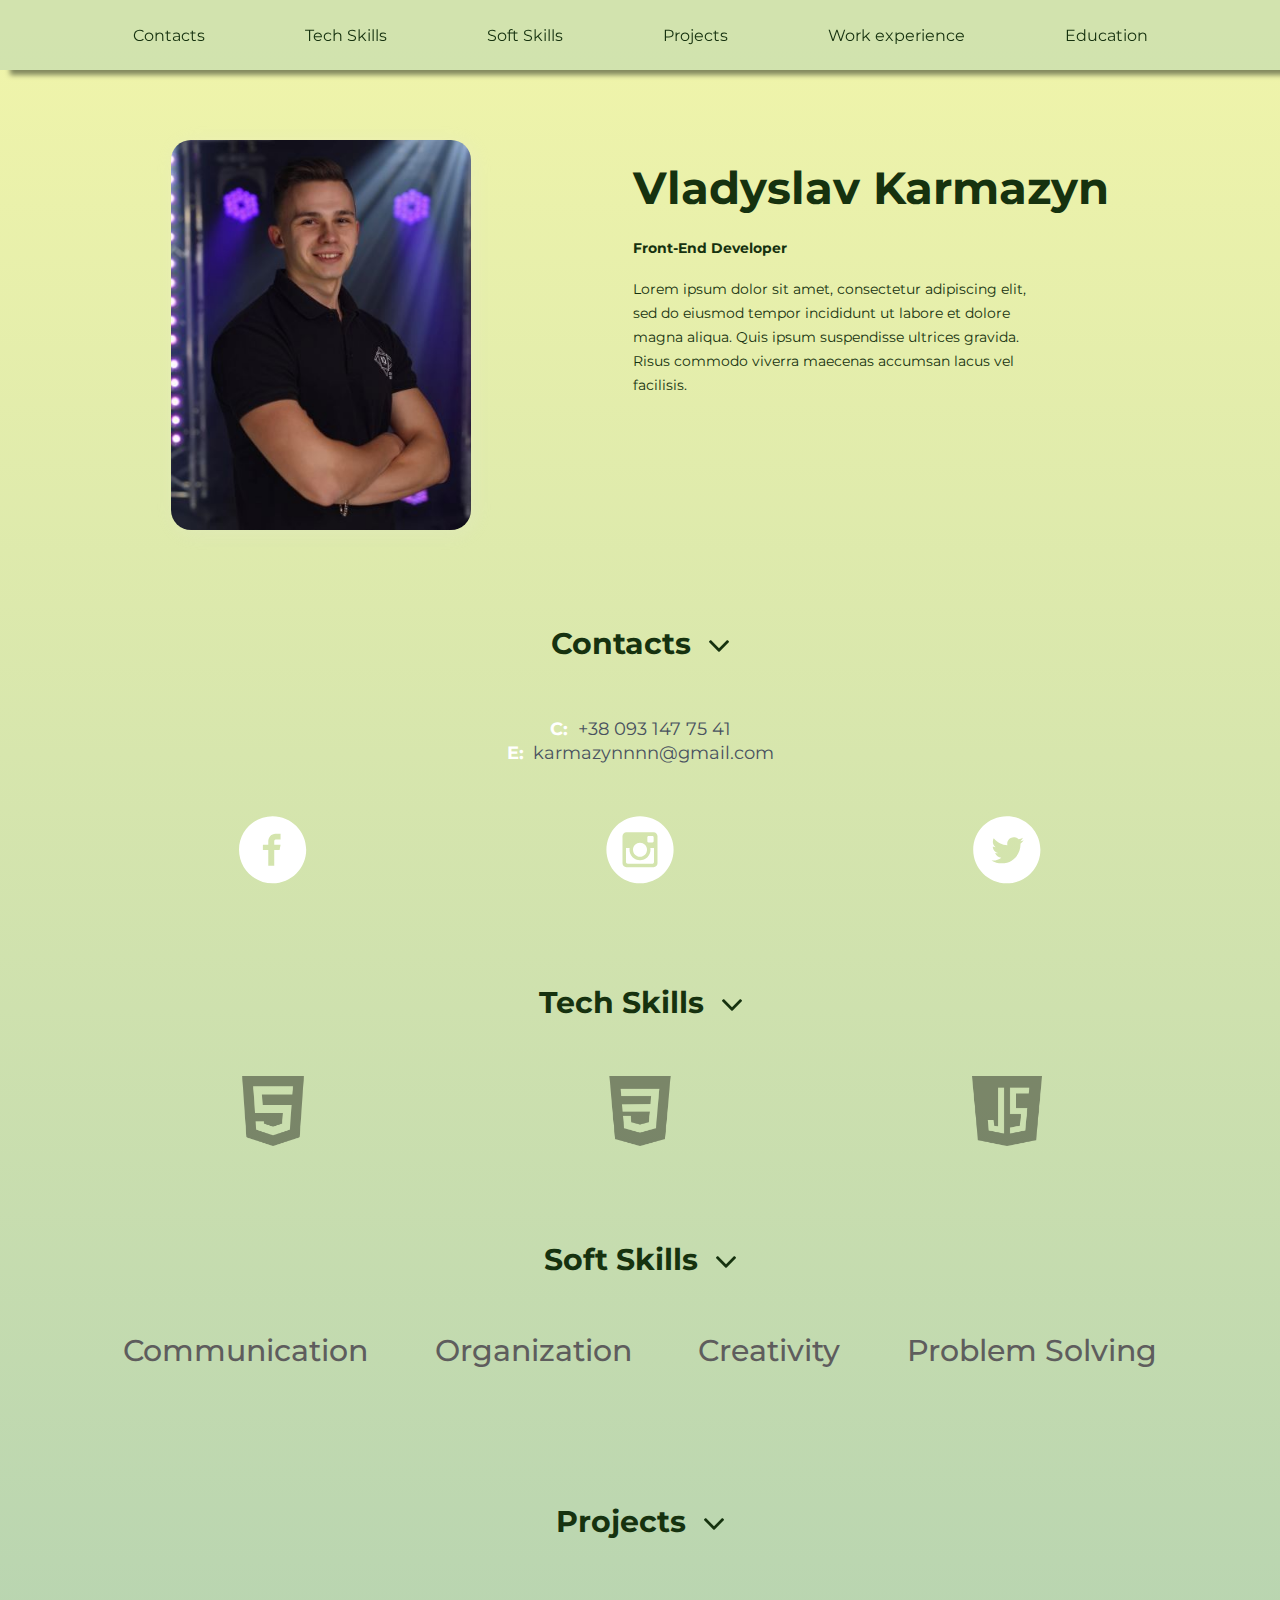
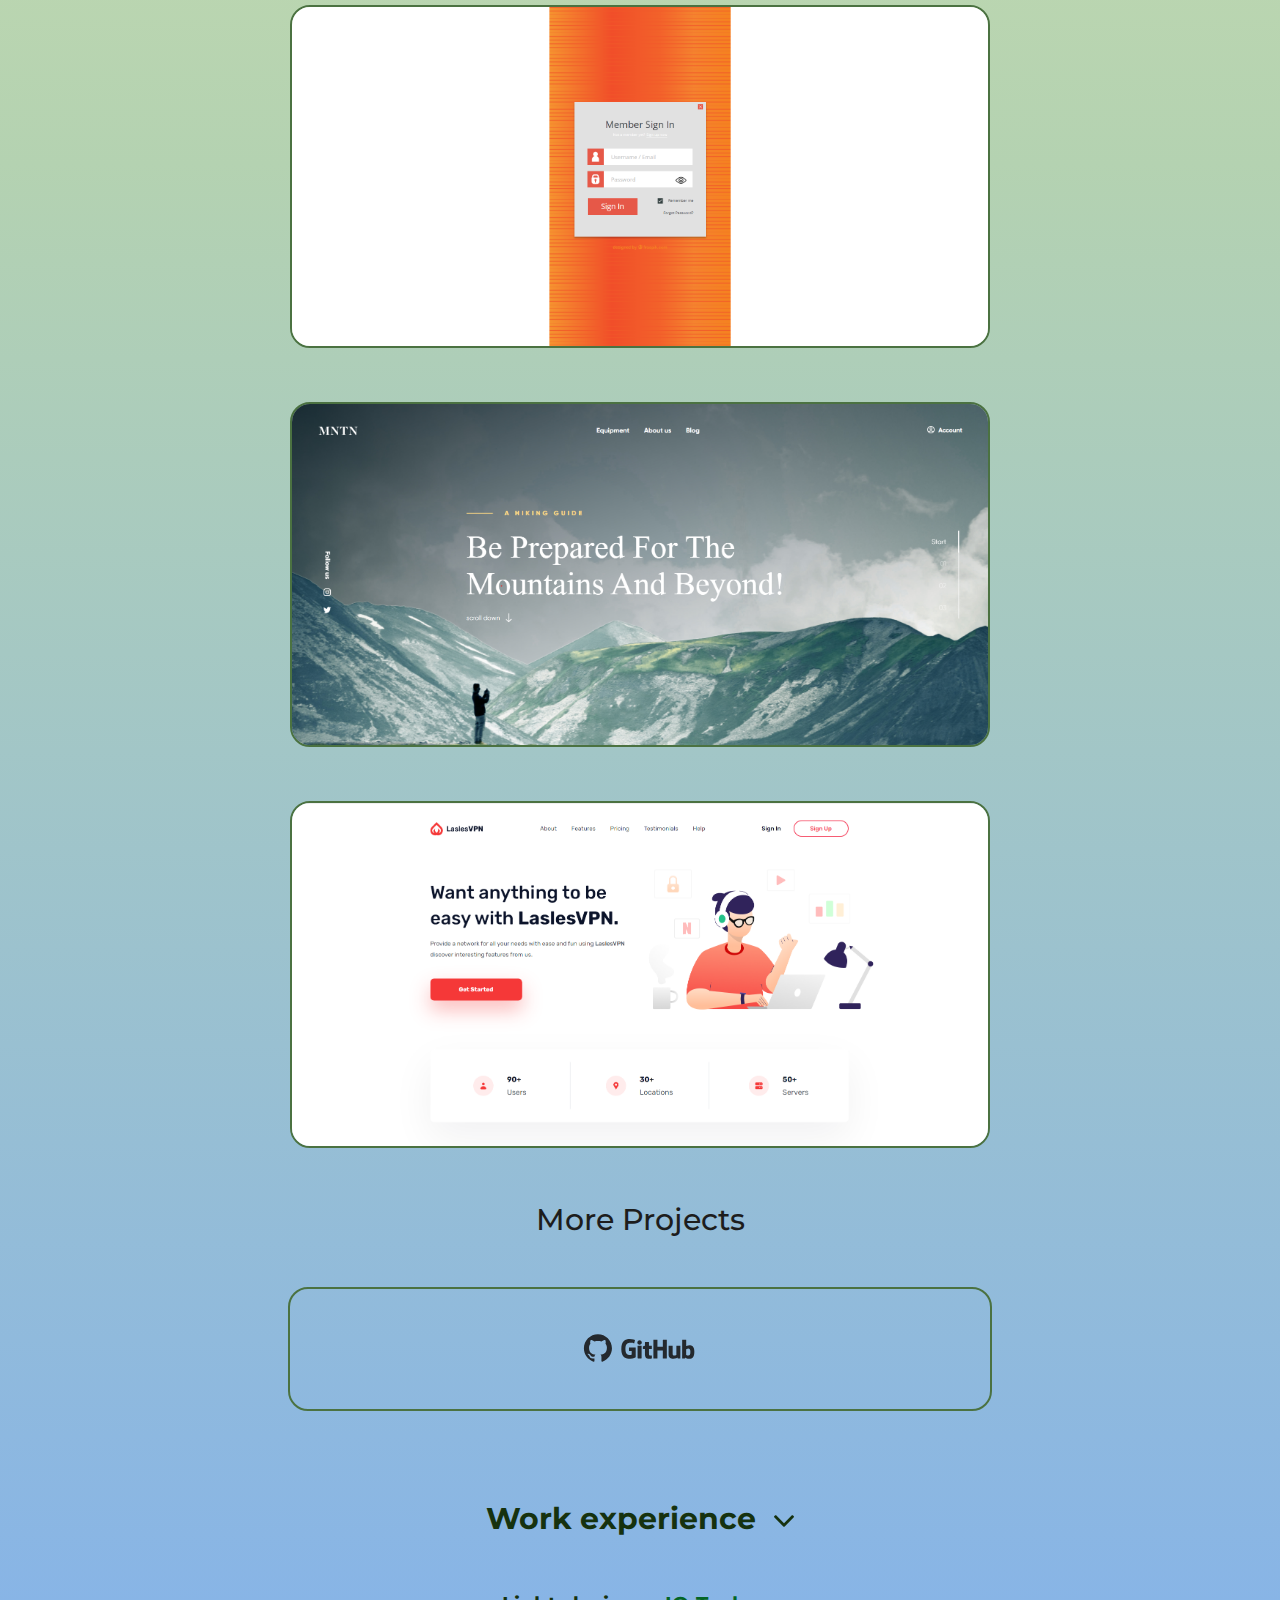
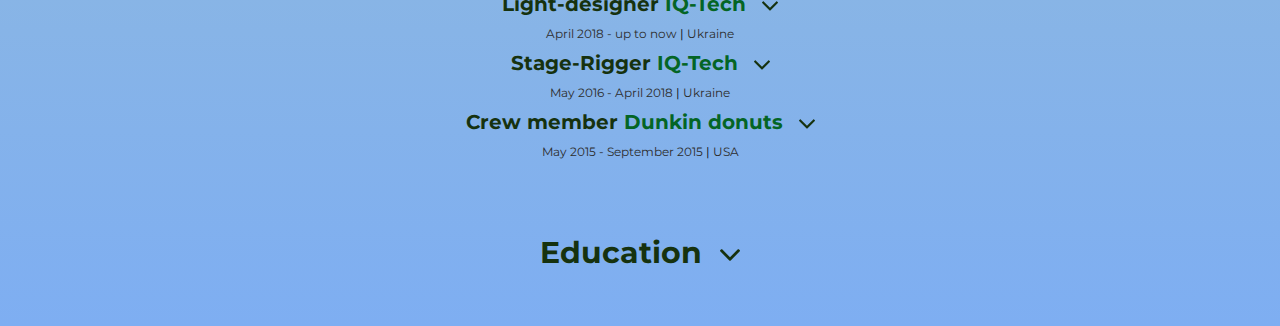
==== commit 12d32f94: "update design second part" ====
--- a/index.html
+++ b/index.html
@@ -16,11 +16,11 @@
                    <!--Main content section -->
                    <header class="header">
                     <ul class="header_list">
-                        <li><a href=""> Contacts </a></li>
-                        <li><a href=""> Tech Skills</a></li>
-                        <li> <a href=""> Soft Skills</a></li>
-                        <li><a href="">Projects</a> </li>
-                        <li><a href=""> Work experience</a></li>
+                        <li><a href="#contact-section"> Contacts </a></li>
+                        <li><a href="#tech-skill-section"> Tech Skills</a></li>
+                        <li> <a href="#soft-skill-section"> Soft Skills</a></li>
+                        <li><a href="#projects">Projects</a> </li>
+                        <li><a href="#work_expirience"> Work experience</a></li>
                         <li><a href=""> Education</a></li>
                     </ul>
                    </header>
@@ -28,37 +28,22 @@
                 <!--About me section -->
                     
                     <!--My projects-->
-                    <div class="projects">
-                        <h3 class="title acordion_header" id="projects">Projects <span class="arrow_black arrows"><img src="image/arrow-down-black.svg" alt="arrow-down-black"></span></h3>
-                        <ol class="project-list acordion_item">
-                            <li class="project-item">
-                                <span class="project"> 
-                                    <a href="https://google.com" class="project-link"> https://google.com</a>
-                                ............... 
-                                <span class="project-bracket">[</span>  HTML5, CSS3 <span class="project-bracket">]</span> 
-                                </span>
-                                </li>
-                            <li class="project-item"> 
-                                <span class="project">
-                                     <a href="https://cryptohub.goit.global/" class="project-link">https://facebook.com</a>
-                                .......... <span class="project-bracket">[</span> JavaScript <span class="project-bracket">]</span>
-                                </span>
-                                </li>
-                            <li class="project-item"> 
-                                <span class="project"> 
-                                    <a href="https://kidslike.goit.global/" class="project-link">https://instagram.com</a>
-                                ........
-                                <span class="project-bracket">[</span> React.js, Node.js <span class="project-bracket">]</span> 
-                                </span>                            
-                                </li>
-                        </ol> 
+                    <div class="projects " id="projects">
+                        <h3 class="title acordion_header" >Projects <span class="arrow_black arrows"><img src="image/arrow-down-black.svg" alt="arrow-down-black"></span></h3>
+                        <div class="project-list acordion_item active_acordion">
+                           <a href="https://vladkarmazyn.github.io/homework-6.1/"> <img src="image/member-sign-in.png" width="700px" alt=""></a>
+                            <a href="https://vladkarmazyn.github.io/MNTN/"> <img src="image/mntn.png" width="700px" alt=""></a>
+                            <a href="https://vladkarmazyn.github.io/Landing-page/"> <img src="image/vpn.png" width="700px" alt=""></a>
+                            <p> More Projects</p>
+                            <a href="https://github.com/vladKarmazyn"><img src="image/github-logo-vector.svg" alt="github"></a>
+                        </div> 
                     </div>
                     <!--My work experience-->
-                    <div class="work-expirience">
+                    <div class="work-expirience" id="work_expirience">
                         
-                        <h3 class="title acordion_header" id="work_expirience">Work experience <span class="arrow_black arrows"><img src="image/arrow-down-black.svg" alt="arrow-down-black"></span></h3>
+                        <h3 class="title acordion_header" >Work experience <span class="arrow_black arrows"><img src="image/arrow-down-black.svg" alt="arrow-down-black"></span></h3>
                         <!--Company 3-->
-                        <div class="work acordion_item">
+                        <div class="work acordion_item active_acordion">
                         <div>
                             <h4 class="position acordion_header">Light-designer <span class="organization">IQ-Tech</span> <span class="arrow_orange arrows"><img src="image/arrow-down-orange .svg" alt="arrow-down-black"></span> </h4>
                             <p class="period">April 2018 - up to now <span class="line"> |</span>    Ukraine</p>
@@ -92,7 +77,7 @@
                         </div>
                     </div>
                     <!--education section-->
-                    <div class="education" >
+                    <div class="education active_acordion" >
                         <h3 class="title title-education acordion_header">Education <span class="arrow_black arrows"><img src="image/arrow-down-black.svg" alt="arrow-down-orange"></span></h3>
                             <div class="education_acordion acordion_item">
                                 <h4 class="university">Cherkasy Banking Institute </h4>
@@ -118,9 +103,9 @@
                     </div>
                     </div>
                     <!--contact section-->
-                    <div class="contact-section">
+                    <div class="contact-section" id="contact-section">
                         <h3 class="sidebar-title acordion_header" id="contact_title" >Contacts <span class="arrow arrows"> <img src="image/arrow-down.svg" alt="arrow"></span></h3>
-                    <div class="contact_list acordion_item" id="contact-list">
+                    <div class="contact_list acordion_item active_acordion" id="contact-list">
                         <div> 
                             <span class="contact-section-type">C: </span>
                             <a class="contact-section-link" href="tel:+380931477541">+38 093 147 75 41 </a>   
@@ -129,26 +114,31 @@
                             <span class="contact-section-type">E:</span>
                             <a class="contact-section-link" href="mailto:karmazynnnn@gmail.com ">karmazynnnn@gmail.com</a>
                         </div>
+                        <div class="contact-social">
+                            <a href="https://www.facebook.com/profile.php?id=100006485612714"> <img src="image/Facebook.svg" alt=""></a>
+                            <a href="https://www.instagram.com/vladkarmazyn"> <img src="image/Instagram.svg" alt=""></a>
+                            <a href="https://twitter.com/vladkarmazinn"> <img src="image/Twitter.svg" alt=""></a>
+                            
+                        </div>
                     </div>
                     </div>
                     <!--tech skill section-->
-                    <div class="tech-skill-section" >
+                    <div class="tech-skill-section" id="tech-skill-section" >
                         <h3 class="sidebar-title acordion_header" id="tech_skill">Tech Skills <span class="arrow arrows"> <img src="image/arrow-down.svg" alt="arrow"></span></h3>
-                        <ul class="tech-skill-list acordion_item">
-                        <li class="tech-skill-item"><span class="tech-skill-item-text">HTML5</span> </li>
-                        <li class="tech-skill-item"><span class="tech-skill-item-text">CSS3</span></li>
-                        <li class="tech-skill-item"><span class="tech-skill-item-text">GIT</span></li> 
-                        <li class="tech-skill-item"><span class="tech-skill-item-text">JavaScript</span></li>
-                    </ul>
+                        <div class="tech-skill-list acordion_item active_acordion">
+                        <img src="image/1.png" width="70px" alt="html">
+                        <img src="image/2.png" width="70px" alt="css">
+                        <img src="image/3.png" width="70px" alt="javascript">
+                        </div>
                     </div>
                     <!--soft skill section-->
-                    <div class="soft-skill-section">
+                    <div class="soft-skill-section" id="soft-skill-section">
                         <h3 class="sidebar-title acordion_header" id="soft-skill-list">Soft Skills <span class="arrow arrows"> <img src="image/arrow-down.svg" alt="arrow"></span></h3>
-                        <ul class="soft-skill-list acordion_item">
-                            <li class="soft-skill-item"><span class="soft-skill-item-text">Scrum</span> </li>
-                            <li class="soft-skill-item"><span class="soft-skill-item-text">Agile</span></li> 
-                            <li class="soft-skill-item"><span class="soft-skill-item-text">GTD</span></li>
-                            <li class="soft-skill-item"><span class="soft-skill-item-text">Teamwork</span></li> 
+                        <ul class="soft-skill-list acordion_item active_acordion">
+                            <li class="soft-skill-item"><span class="soft-skill-item-text">Communication</span> </li>
+                            <li class="soft-skill-item"><span class="soft-skill-item-text">Organization</span></li> 
+                            <li class="soft-skill-item"><span class="soft-skill-item-text">Creativity</span></li>
+                            <li class="soft-skill-item"><span class="soft-skill-item-text">Problem Solving</span></li> 
                         </ul>
                     </div>
                 </aside>
--- a/css/style.css
+++ b/css/style.css
@@ -11,12 +11,12 @@
     flex-direction: column-reverse;
     align-items: center;
     flex-wrap: wrap-reverse;
-    max-width: 1103px;
+    max-width: 1100px;
     margin: 0 auto;
     position: relative;
 
     }
-    .header {
+.header {
         display: flex;
         justify-content: center;
         align-items: center;
@@ -24,80 +24,79 @@
         top: 0;
         width: 100%;
         background-color: rgba(180,210,177,0.5);
-        height: 100px;
-    }
-    .header_list {
+        height: 70px;
+        box-shadow: 10px 5px 5px rgb(129 136 94)
+    }
+.header_list {
         display: flex;
     }
-    .header_list li+li {
+.header_list li+li {
         margin-left: 100px;
     }
+.header_list a {
+        color:  rgb(22 50 15);
+        transition: 0.2s ease;
+           }
+.header_list a:hover {
+        color: rgb(253, 151, 16);
+        text-decoration: underline;
+    }
 .main-content-section {
-
-   
-    padding: 105px 120px 105px 90px;
+    width: 100%;
+    padding-bottom: 50px;
+    text-align: center;   
    }
 
    /*about me style*/
 
 
 .projects{
-    margin-bottom: 50px;
+    padding-top: 100px;
+    width: 100%;
+    
 
 
 }
 .title {
     font-style: normal;
     font-weight: 700;
-    font-size: 22px;
+    font-size: 30px;
     line-height: 27px;
     color:  rgb(22 50 15);
     cursor: pointer;
 }
 .project-list {
-    margin: 0;
-    padding-left: 15px;
-    max-height: 0;
-    overflow: hidden;
-    transition: max-height 1s ease-in-out;
-}
-.project-item {
-    font-style: normal;
-    font-weight: 700;
-    font-size: 14px;
-    line-height: 24px;
-    color: #000000;
-}
-.project, .project-link {
-    font-style: normal;
-    font-weight: 400;
-    font-size: 14px;
-    line-height: 24px;
-    color: #595959;
-}
-.project-link {
-    margin-left: 10px;
-    text-decoration: none;
-    transition: 0.2s ease;
-}
-.project-link:hover {
-    color: #f85a21;
-    text-decoration: underline;
-    font-size: 16px;
-}
-.project-bracket {
-    font-style: normal;
-    font-weight: 700;
-    font-size: 14px;
-    line-height: 24px;
-    color: #000000;
+    padding: 20px 0;
+    margin-top: 50px;
+    max-height: 0;
+    overflow: hidden;
+    transition: max-height 1s ease-in-out;
+    display: flex;
+    flex-direction: column;
+    align-items: center;
+    gap: 50px;
+}
+.project-list img {
+    border-radius: 20px;
+    transition: 0.3s ease;
+    border: 2px solid rgb(75, 114, 65);
+}
+.project-list img:hover {
+    transform: scale(1.05);
+
+}
+.project-list p {
+    font-style: normal;
+    font-weight: 500;
+    font-size: 30px;
+    line-height: 35px;
+    color: rgb(29, 29, 29);
 }
 .work-expirience{
-    max-width: 525px;
-    margin-bottom: 45px;
-
+margin-top: 70px;
 }
 .work {
+    margin-top: 60px;
     max-height: 0;
     overflow: hidden;
     transition: max-height 1s ease-in-out;
@@ -105,9 +104,9 @@
 .position {
     font-style: normal;
     font-weight: 700;
-    font-size: 16px;
-    line-height: 20px;
-    color: #000000;
+    font-size: 20px;
+    line-height: 24px;
+    color: rgb(22 50 15);
     margin-bottom: 10px;
     cursor: pointer;
 
@@ -115,16 +114,16 @@
 .organization {
     font-style: normal;
     font-weight: 700;
-    font-size: 16px;
-    line-height: 20px;
-    color: #FB6D3A;
+    font-size: 20px;
+    line-height: 24px;
+    color: rgb(4 101 37);
 }
 .period {
     font-style: normal;
     font-weight: 400;
     font-size: 12px;
     line-height: 15px;
-    color: #A8A8A8;
+    color: #2c2c2c;
     margin-bottom: 10px;
 }
 .line {
@@ -143,16 +142,16 @@
 .work-list-item {
     font-style: normal;
     font-weight: 400;
-    font-size: 14px;
-    line-height: 24px;
-    color: #595959;
+    font-size: 16px;
+    line-height: 24px;
+    color: #2c2c2c;
     }
 
     /*education section*/
 
 .education { 
 
-
+margin-top: 70px;
 }
 .title-education {
     
@@ -163,7 +162,7 @@
     font-weight: 700;
     font-size: 16px;
     line-height: 20px;
-    color: #FB6D3A;
+    color: rgb(4 101 37);
     margin-bottom: 10px;
     margin-top: 0;
 
@@ -182,7 +181,7 @@
     font-weight: 400;
     font-size: 12px;
     line-height: 15px;
-    color: #A8A8A8;
+    color: #595959;
     margin-bottom: 10px;
     margin-top: 0;
 }
@@ -239,27 +238,29 @@
 
 
 }
-.contact-section,
-.tech-skill-section,
-.soft-skill-section
- { 
-    margin: 50px 0 0 40px;
-}
+
 .sidebar-title {
     
     font-style: normal;
     font-weight: 700;
-    font-size: 22px;
+    font-size: 30px;
     line-height: 27px;
     color:  rgb(22 50 15);
-    margin-bottom: 10px;
     cursor: pointer;
+    text-align: center;
   
 }
 
 
  /* Contact section */
+ .contact-section {
+  padding-top: 100px;
+    width: 100%;
+
+ }
  .contact_list {
+    padding-top: 60px;
+   text-align: center;
     max-height: 0;
     overflow: hidden;
     transition: max-height 1s ease-in-out;
@@ -267,7 +268,7 @@
 .contact-section-type{
     font-style: normal;
     font-weight: 700;
-    font-size: 14px;
+    font-size: 18px;
     line-height: 24px;
     color: #fff;
     margin-right: 5px;
@@ -275,7 +276,7 @@
 .contact-section-link {
     font-style: normal;
     font-weight: 400;
-    font-size: 14px;
+    font-size: 18px;
     line-height: 24px;
     color: #49525F;
     text-decoration: none;
@@ -286,15 +287,44 @@
     text-decoration: underline;
 
 }
+
+.contact-social {
+    width: 100%;
+    margin-top: 50px;
+    display: flex;
+    justify-content: space-around;
+    transition: 0.2s ease;
+}
+.contact-social a {
+    transition: 0.2s ease;
+}
+.contact-social a:hover {
+    transform: scale(1.1);
+} 
+.contact-social img {
+    transition: 0.2s ease;
+}
+.contact-social img:hover {
+    filter: brightness(0.3);
+}
 /* tech skill section */
+.tech-skill-section {
+    width: 100%;
+    padding-top: 100px; 
+}
 .tech-skill-list {
-    max-height: 0;
-    overflow: hidden;
-    transition: max-height 1s ease-in-out;
-    padding: 0 0 0 17px;
-
-}
-
+    display: flex;
+    justify-content: space-around;
+    padding-top: 60px;
+    max-height: 0;
+    overflow: hidden;
+    transition: max-height 1s ease-in-out;
+
+
+}
+.tech-skill-list img {
+    opacity: 0.4;
+}
 .tech-skill-item {
     color: #FB6D3A;
 }
@@ -306,21 +336,28 @@
     color: #FFFFFF;
  }
  /* soft skill section */
+ .soft-skill-section {
+    width: 100%;
+    padding-top: 100px;
+
+ }
  .soft-skill-list {
-    max-height: 0;
-    overflow: hidden;
-    transition: max-height 1s ease-in-out;
-    padding: 0 0 0 17px;
- }
- .soft-skill-item {
-    color: #FB6D3A;
- }
+    padding-top: 60px;
+    display: flex;
+    flex-wrap: wrap;
+    justify-content: space-around;
+    max-height: 0;
+    overflow: hidden;
+    transition: max-height 1s ease-in-out;
+ 
+ }
+ 
  .soft-skill-item-text {
     font-style: normal;
-    font-weight: 400;
-    font-size: 14px;
-    line-height: 24px;
-    color: #fff;
+    font-weight: 500;
+    font-size: 30px;
+    line-height: 35px;
+    color: rgb(94, 93, 93);
  }
  .image {
     display: flex;
@@ -365,7 +402,7 @@
     vertical-align: middle;
 }
 .active_acordion {
-    max-height: 800px;
+    max-height: 1500px;
     transition: max-height 2s ease-in;
 }
 /* Media */
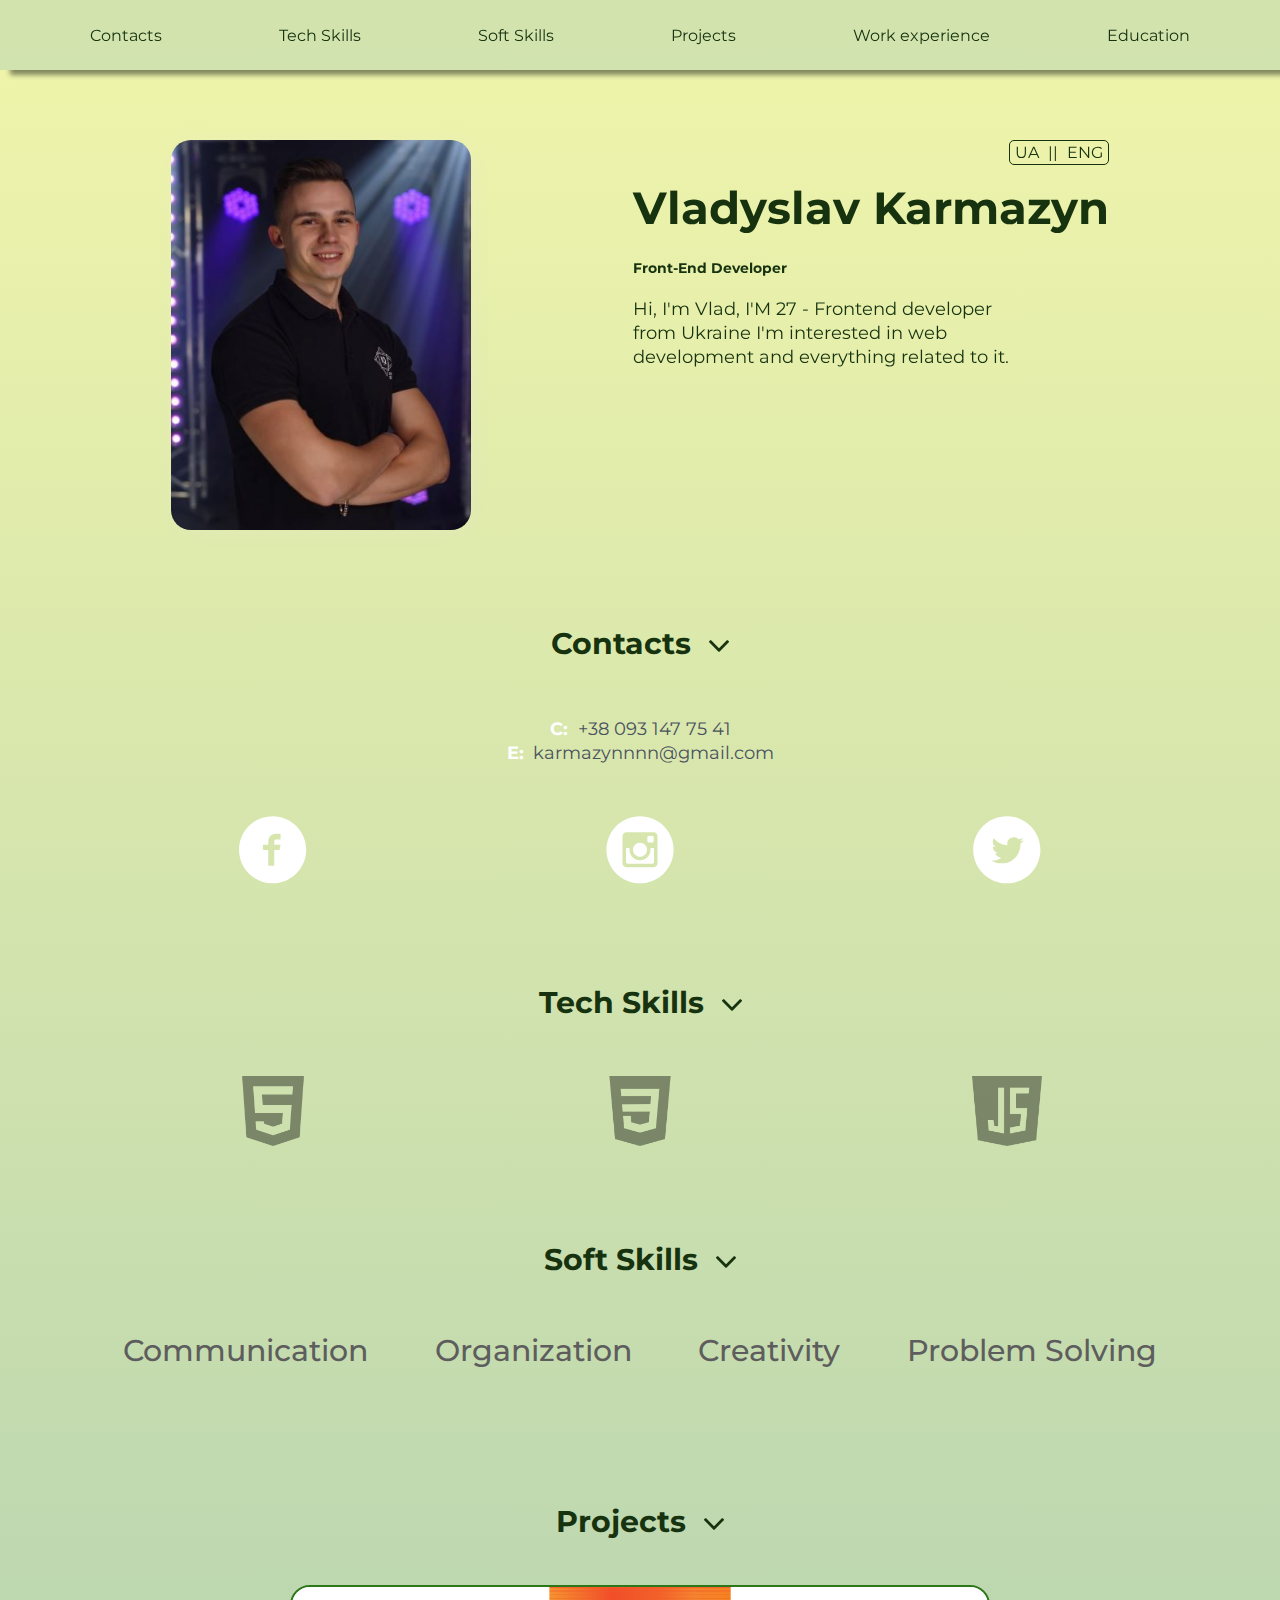
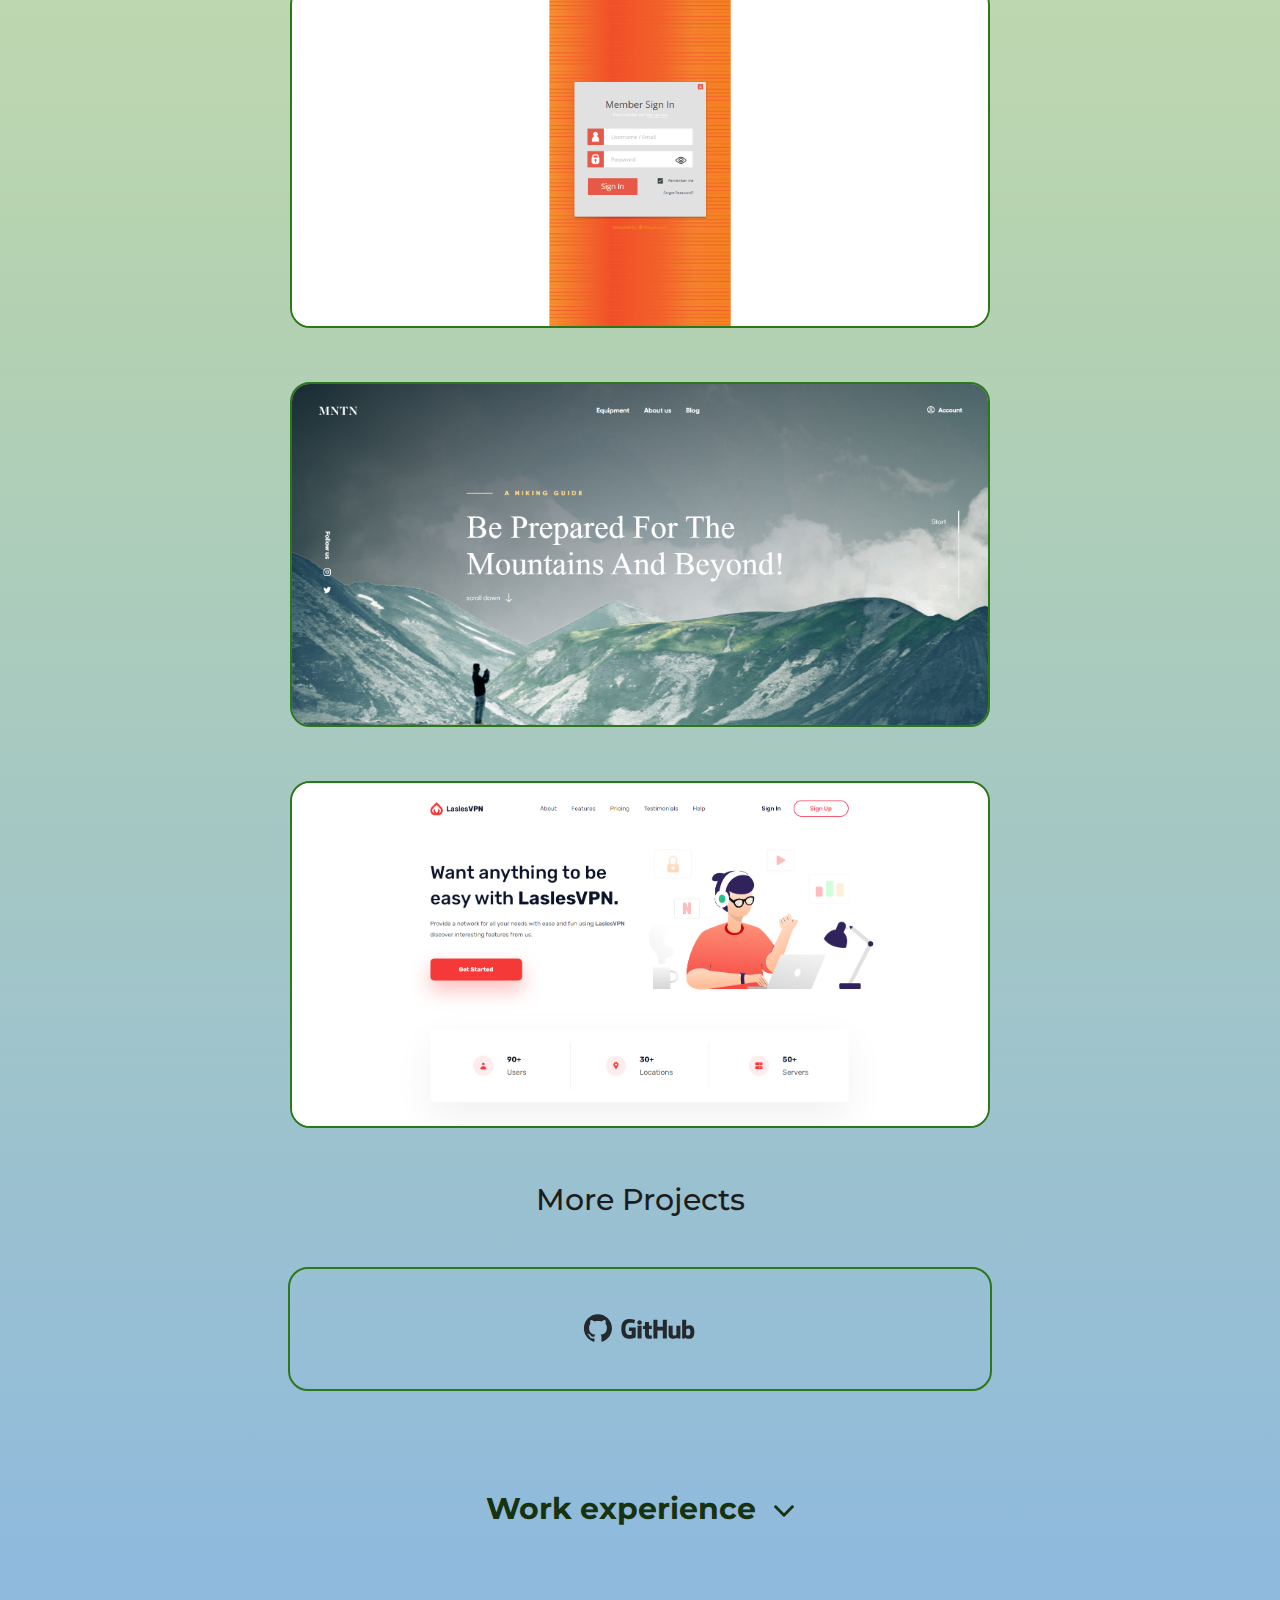
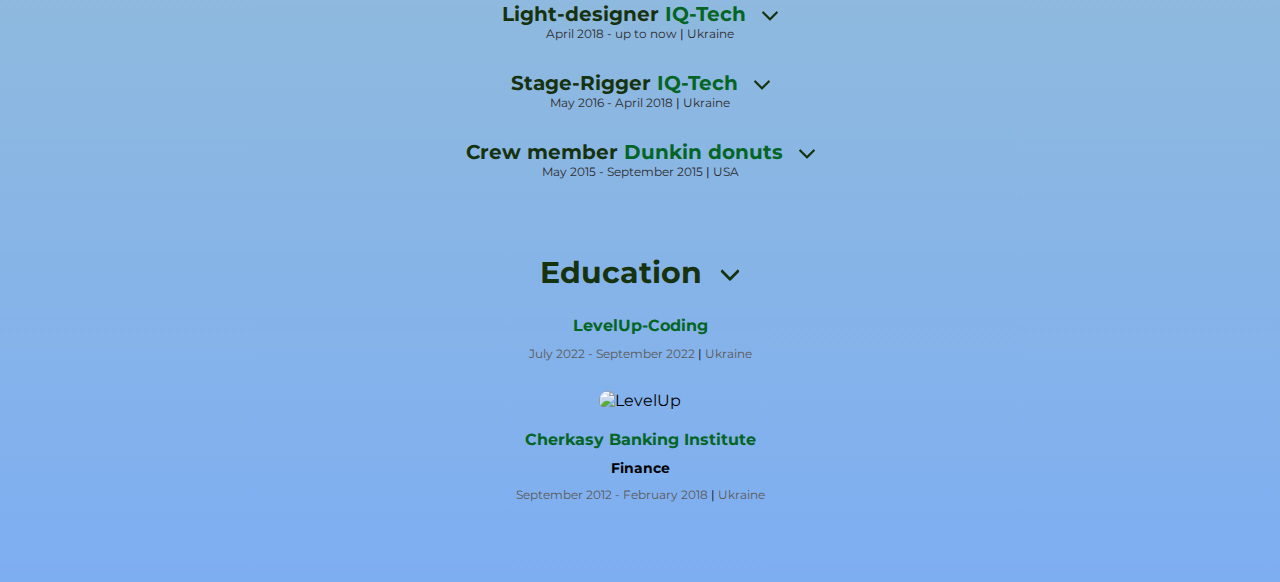
==== commit 43c38ea3: "final design" ====
--- a/index.html
+++ b/index.html
@@ -15,13 +15,16 @@
                 <div class="main-container">
                    <!--Main content section -->
                    <header class="header">
+                    <button class="button">
+                        <span class="burger"></span>
+                    </button>
                     <ul class="header_list">
                         <li><a href="#contact-section"> Contacts </a></li>
                         <li><a href="#tech-skill-section"> Tech Skills</a></li>
                         <li> <a href="#soft-skill-section"> Soft Skills</a></li>
                         <li><a href="#projects">Projects</a> </li>
                         <li><a href="#work_expirience"> Work experience</a></li>
-                        <li><a href=""> Education</a></li>
+                        <li><a href="#education"> Education</a></li>
                     </ul>
                    </header>
                     <div class="main-content-section">
@@ -51,7 +54,6 @@
                             <li class="work-list-item"> Assembling stage constructions. </li>
                             <li class="work-list-item"> Program the lighting for the show.</li>
                             <li class="work-list-item"> Write a lighting plot/script to note where there are any lighting changes. </li>
-                            <li class="work-list-item"> Attend technical rehearsals. </li>
                             </ul>
                         </div>
                         <!--Company 2-->
@@ -60,8 +62,7 @@
                             <p class="period">May 2016 - April 2018  <span class="line"> |</span>    Ukraine</p>
                             <ul class="work-list acordion_item">
                             <li class="work-list-item"> Rigging and operating necessary lighting equipment. </li>
-                            <li class="work-list-item">aking direction and cues from the Stage Manager.</li>
-                            <li class="work-list-item"> Use manual and computer-controlled lighting systems during the show.</li>                     
+                            <li class="work-list-item">aking direction and cues from the Stage Manager.</li>              
                             </ul>
                         </div>
                         <!--company 1-->
@@ -77,12 +78,15 @@
                         </div>
                     </div>
                     <!--education section-->
-                    <div class="education active_acordion" >
+                    <div class="education " id="education" >
                         <h3 class="title title-education acordion_header">Education <span class="arrow_black arrows"><img src="image/arrow-down-black.svg" alt="arrow-down-orange"></span></h3>
-                            <div class="education_acordion acordion_item">
+                            <div class="education_acordion acordion_item active_acordion">
+                                <h4 class="university"> LevelUp-Coding</h4>
+                                <p class="period-universtity">July 2022 - September 2022   <span class="line"> |</span>   Ukraine</p>
+                                <img src="image/levelUp.png" width="700px" alt="LevelUp">
                                 <h4 class="university">Cherkasy Banking Institute </h4>
                                 <h5 class="departament">Finance</h5>
-                                <p class="period-universtity">September 2012 - February 2018   <span class="line"> |</span>   Country</p>
+                                <p class="period-universtity">September 2012 - February 2018   <span class="line"> |</span>   Ukraine</p>
                             </div>
                     </div>
                 </div>
@@ -97,8 +101,10 @@
                             <h1 class="about-me-name">Vladyslav Karmazyn</h1>
                             <h2 class="about-me-proffesion">Front-End Developer </h2>
                            
-                            <p class="about-descriptions">Lorem ipsum dolor sit amet, consectetur adipiscing elit, sed do eiusmod tempor incididunt ut labore et dolore magna aliqua. Quis ipsum suspendisse ultrices gravida. Risus commodo viverra maecenas accumsan lacus vel facilisis. </p>
-                    
+                            <p class="about-descriptions">Hi, I'm Vlad, I'M 27 - Frontend developer from Ukraine I'm interested in web development and everything related to it. </p>
+                            <div class="language">
+                                <a href="ua.html">UA</a> <span> || </span><a href="index.html"> ENG</a>
+                            </div>
                         
                     </div>
                     </div>
--- a/css/style.css
+++ b/css/style.css
@@ -25,14 +25,14 @@
         width: 100%;
         background-color: rgba(180,210,177,0.5);
         height: 70px;
-        box-shadow: 10px 5px 5px rgb(129 136 94)
+        box-shadow: 10px 5px 5px rgb(129 136 94);
     }
 .header_list {
+        width: 1100px;
         display: flex;
-    }
-.header_list li+li {
-        margin-left: 100px;
-    }
+        justify-content: space-between;
+    }
+
 .header_list a {
         color:  rgb(22 50 15);
         transition: 0.2s ease;
@@ -51,6 +51,7 @@
 
 
 .projects{
+    
     padding-top: 100px;
     width: 100%;
     
@@ -66,11 +67,12 @@
     cursor: pointer;
 }
 .project-list {
-    padding: 20px 0;
+
     margin-top: 50px;
     max-height: 0;
     overflow: hidden;
     transition: max-height 1s ease-in-out;
+    justify-content: space-around;
     display: flex;
     flex-direction: column;
     align-items: center;
@@ -79,10 +81,10 @@
 .project-list img {
     border-radius: 20px;
     transition: 0.3s ease;
-    border: 2px solid rgb(75, 114, 65);
+    border: 2px solid rgb(44, 119, 25);
 }
 .project-list img:hover {
-    transform: scale(1.05);
+    box-shadow: 10px 5px 5px rgb(129 136 94);
 
 }
 .project-list p {
@@ -93,7 +95,7 @@
     color: rgb(29, 29, 29);
 }
 .work-expirience{
-margin-top: 70px;
+padding-top: 100px;
 }
 .work {
     margin-top: 60px;
@@ -107,7 +109,7 @@
     font-size: 20px;
     line-height: 24px;
     color: rgb(22 50 15);
-    margin-bottom: 10px;
+    margin-top: 20px;
     cursor: pointer;
 
 }
@@ -139,6 +141,9 @@
     overflow: hidden;
     transition: max-height 1s ease-in-out;
 }
+.work-list li + li {
+    margin-top: 10px;
+}
 .work-list-item {
     font-style: normal;
     font-weight: 400;
@@ -152,6 +157,10 @@
 .education { 
 
 margin-top: 70px;
+}
+.education img {
+    border-radius: 10px;
+ 
 }
 .title-education {
     
@@ -164,7 +173,7 @@
     line-height: 20px;
     color: rgb(4 101 37);
     margin-bottom: 10px;
-    margin-top: 0;
+    margin-top: 20px;
 
 }
 .departament {
@@ -182,13 +191,16 @@
     font-size: 12px;
     line-height: 15px;
     color: #595959;
-    margin-bottom: 10px;
+    margin-bottom: 30px;
     margin-top: 0;
 }
 .education_acordion {
     max-height: 0;
     overflow: hidden;
     transition: max-height 1s ease-in-out;
+}
+.education img {
+    max-width: 100%;
 }
     /* Sidebar section */
 
@@ -204,12 +216,13 @@
 }
 .sidebar-top {
     display: flex;
+    flex-wrap: wrap;
     justify-content: space-around;
     width: 100%;
 }
 .about-me {
-    padding-top: 20px;
-
+    padding-top: 40px;
+    position: relative;
 }
 .about-me-proffesion
 {
@@ -226,19 +239,41 @@
     line-height: 55px;
     margin-bottom: 25px;
     color: rgb(22 50 15);
+
 }
 
 .about-descriptions {
     font-style: normal;
     font-weight: 400;
-    font-size: 14px;
+    font-size: 18px;
     line-height: 24px;
     color:  rgb(22 50 15);
     max-width: 400px;
-
-
-}
-
+  
+
+}
+.language {
+    display: flex;
+    align-items: center;
+    justify-content: space-around;
+    width: 100px;
+    height: 25px;
+    position: absolute;
+    top: 0;
+    right: 0;
+    color:  rgb(22 50 15);
+    border: 1px solid rgb(22 50 15);
+    border-radius: 5px;
+
+}
+.language a {
+    color: rgb(22 50 15) ;
+    transition: 0.3s ease;
+}
+.language a:hover {
+    transform: scale(1.2);
+    color: #FB6D3A;
+}
 .sidebar-title {
     
     font-style: normal;
@@ -325,9 +360,7 @@
 .tech-skill-list img {
     opacity: 0.4;
 }
-.tech-skill-item {
-    color: #FB6D3A;
-}
+
 .tech-skill-item-text {
     font-style: normal;
     font-weight: 400;
@@ -405,38 +438,97 @@
     max-height: 1500px;
     transition: max-height 2s ease-in;
 }
+
+.button {
+    border: none;
+    background: none;
+    cursor: pointer;
+    display: none;
+    position: relative;
+    z-index: 5;
+
+}
+.burger {
+    display: block;
+    background-color: white;
+    width: 42px;
+    height: 4px;
+    border: none;
+    position: relative;
+}
+.burger::before {
+    content: '';
+    display: block;
+    width: 42px;
+    height: 4px;
+    background-color: white;
+    position: absolute;
+    left: 0;
+    top: -10px;
+
+}
+
+.burger::after {
+    content: '';
+    display: block;
+    width: 42px;
+    height: 4px;
+    background-color: white;
+    position: absolute;
+    left: 0;
+    bottom: -10px;
+}
 /* Media */
 
-@media(max-width:1122px) {
-    .sidebar-section {
-        width: 100%;
-    }
-    .tech-skill-section, .soft-skill-section, .contact-section {
+@media(max-width:773px) {
+    .about-me {
         text-align: center;
-        margin-left: auto;
-    }
-    .main-content-section {
+    }
+    .about-descriptions {
+       margin: 0 auto;
+    }
+    .language {
+        right: 50%;
+        transform: translateX(50%);
+        top: 10px;
+    }
+    .projects {
+        padding: 10px;
+    }
+    .project-list img {
+        max-width: 100%;
+    }
+    .education {
+        padding: 10px;
+    }
+    
+    .header_list {
+        position: absolute;
+        top: 0;
+        right: -100%;
         display: flex;
         flex-direction: column;
+        height: 250px;
+        justify-content: space-around;
         align-items: center;
         width: 100%;
-        padding: 30px 20px 20px 30px;
-        text-align: center;
-    }
-    .tech-skill-list, .soft-skill-list {
-        list-style: none;
-        padding-left: 0;
-    }
-    .sidebar-title {
-        display: inline-block;
-    }
-    .sidebar-title::after {
-        right: -40%;
-    }
-    .about-descriptions {
-        text-align: center;
-    }
-    .work-list {
-        padding-left: 17px;
-    }
-}+        background-color: rgba(93, 118, 87, 0.8);
+        color: #fff;
+        z-index: 2;
+        transition: right 1s ease;
+    }
+    .header_list a {
+        color: #fff;
+    }
+
+    .button {
+        display: block;
+        position: absolute;
+        top: 30px;
+        right: 10px;
+    }
+    .active-burger {
+        right: 0;
+    }
+}
+
